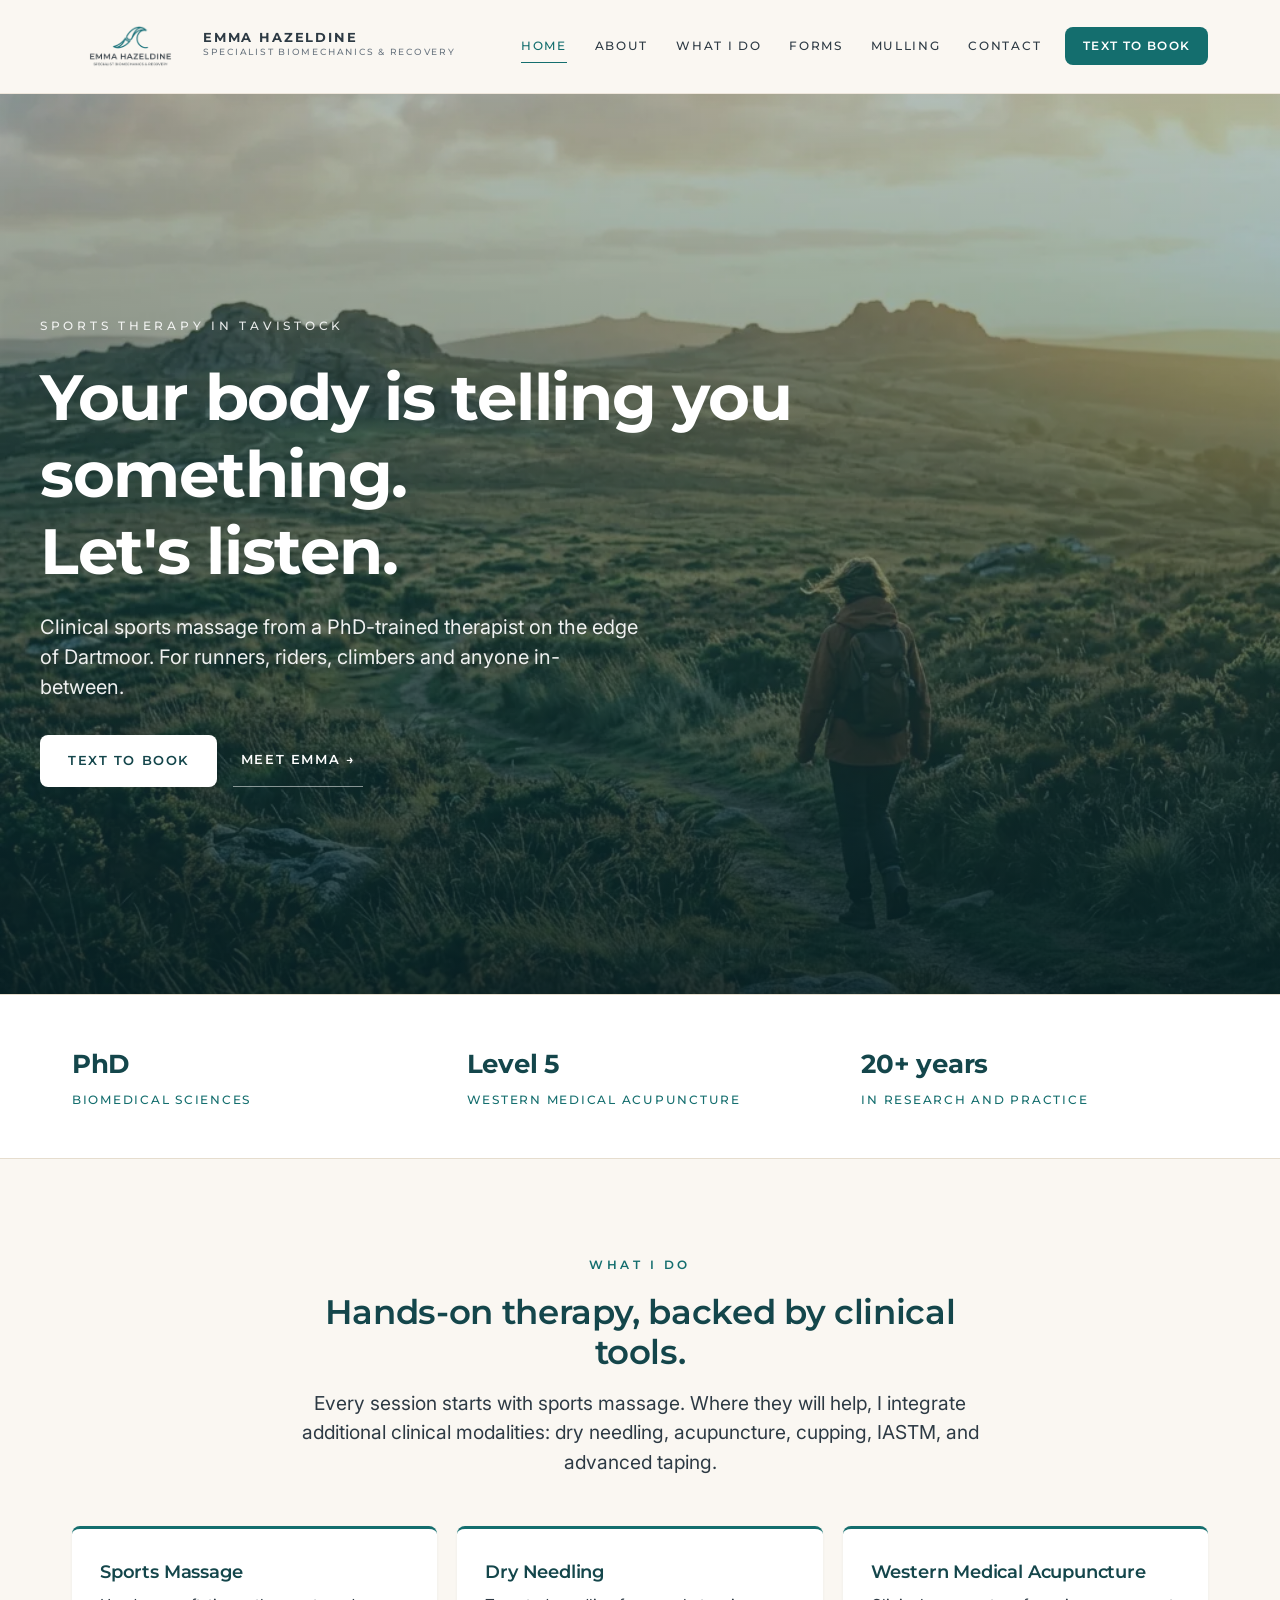
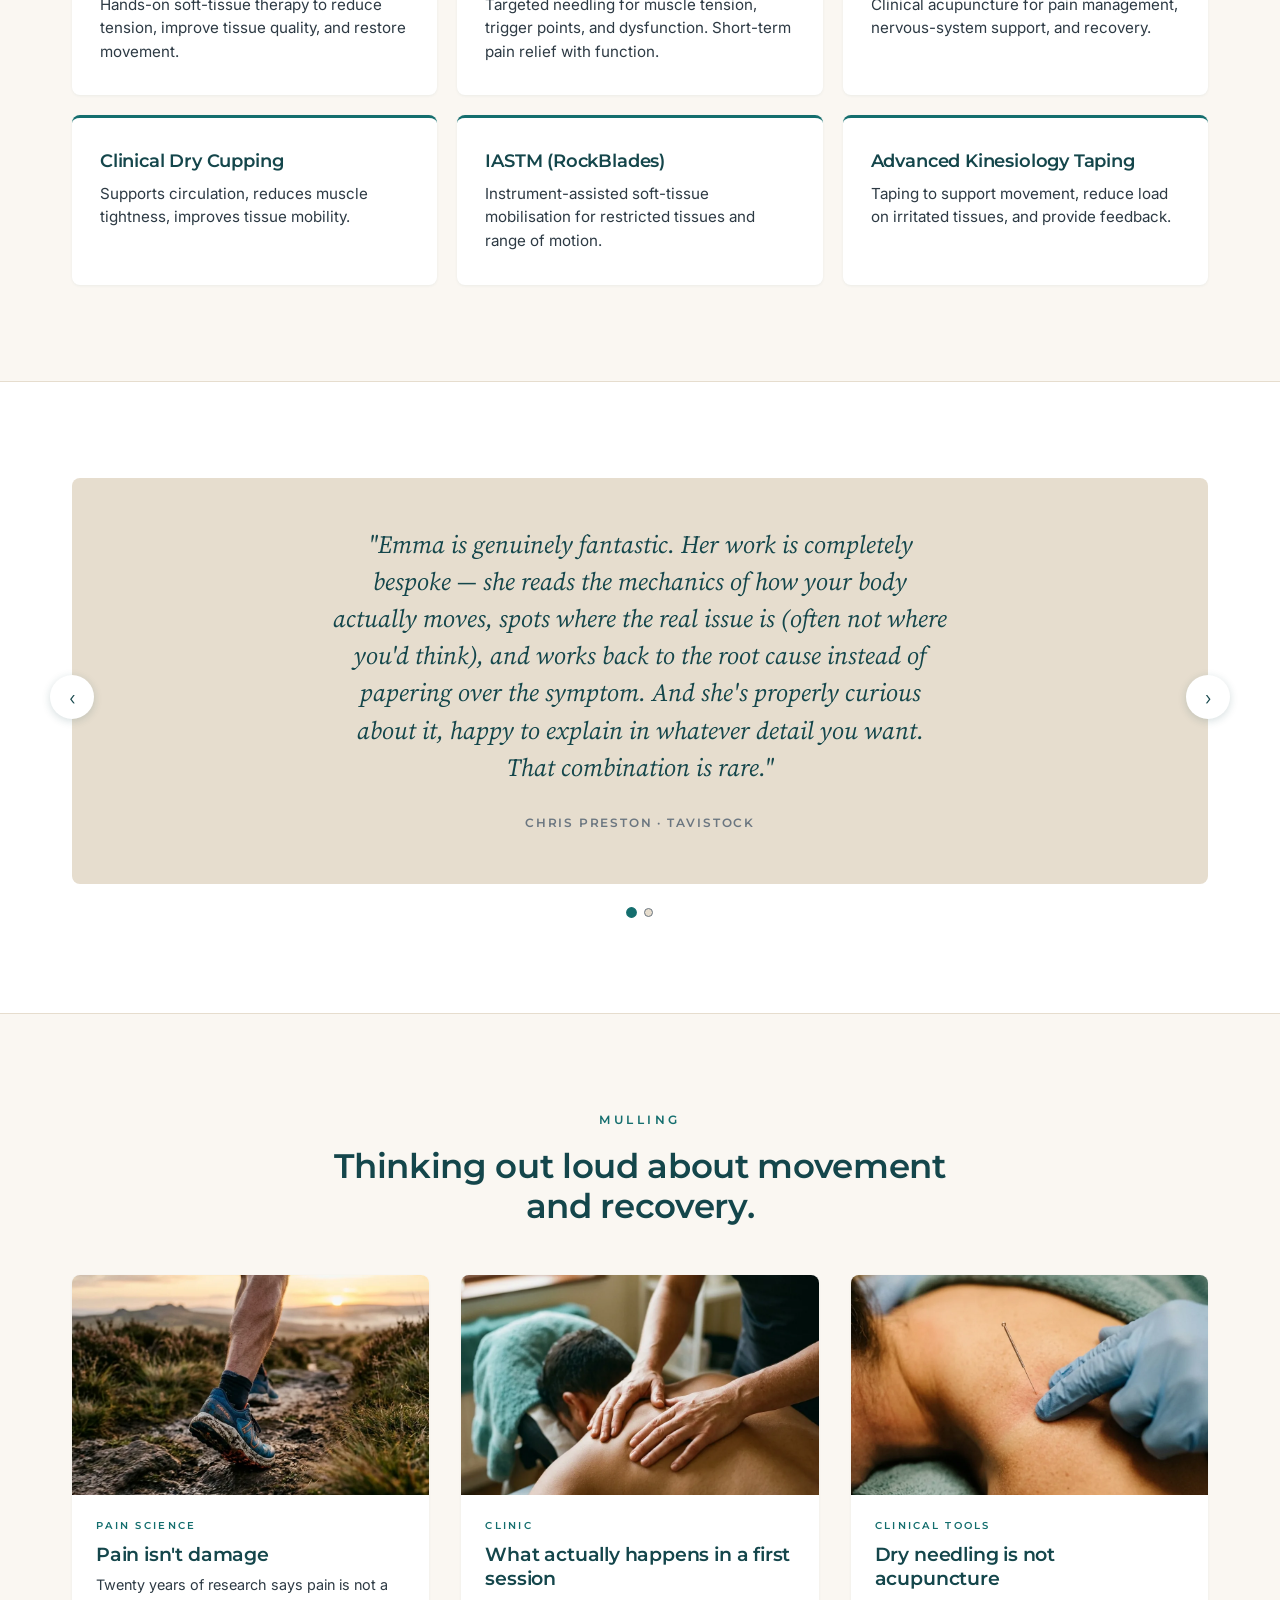
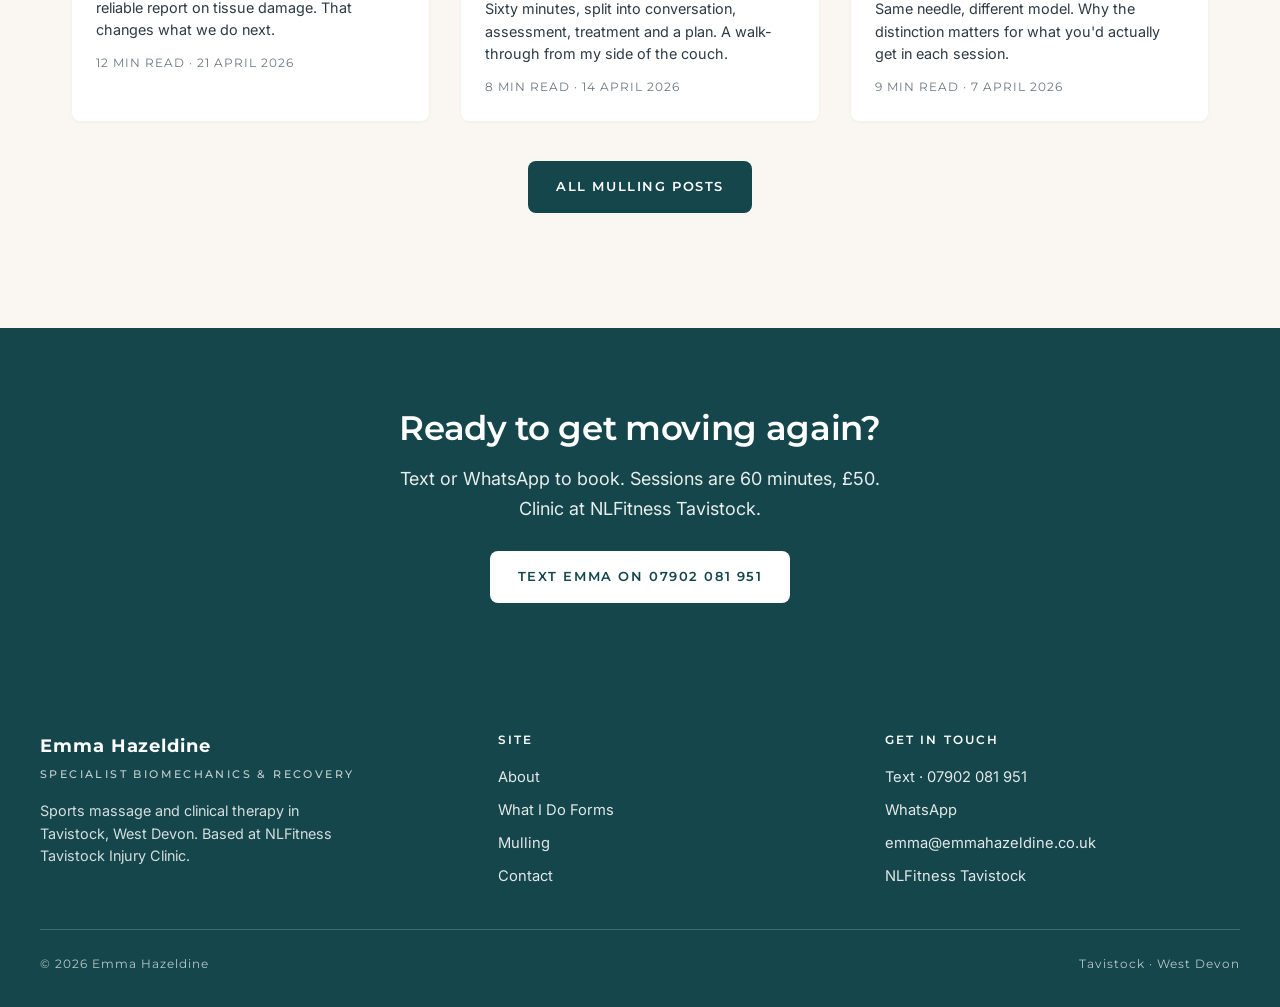
==== index.html @ 6bb779ce "Image optimization: WebP+JPG fallback, resize logo, remove unused assets Converted 8 site photos to " ====
<!DOCTYPE html>
<html lang="en-GB">
<head>
  <meta charset="UTF-8">
  <meta name="viewport" content="width=device-width, initial-scale=1">
  <title>Emma Hazeldine · Specialist Biomechanics &amp; Recovery · Tavistock</title>
  <meta name="description" content="Evidence-led sports massage and clinical therapy in Tavistock. PhD-trained clinician integrating dry needling, western medical acupuncture, cupping, IASTM and taping.">
  <link rel="stylesheet" href="assets/site.css?v=3">
  <link rel="icon" href="/favicon.ico" sizes="any">
  <link rel="icon" type="image/png" sizes="192x192" href="/assets/icon-192.png">
  <link rel="icon" type="image/png" sizes="512x512" href="/assets/icon-512.png">
  <link rel="apple-touch-icon" sizes="180x180" href="/assets/apple-touch-icon.png">
  <link rel="manifest" href="/site.webmanifest">

  <link rel="canonical" href="https://emmahazeldine.co.uk/">
  <meta name="theme-color" content="#14464B">

  <meta property="og:type" content="website">
  <meta property="og:url" content="https://emmahazeldine.co.uk/">
  <meta property="og:title" content="Emma Hazeldine - Specialist Biomechanics and Recovery - Tavistock">
  <meta property="og:description" content="Evidence-led sports massage and clinical therapy in Tavistock. PhD-trained clinician integrating dry needling, Western medical acupuncture, cupping, IASTM and taping.">
  <meta property="og:image" content="https://emmahazeldine.co.uk/assets/photo-dartmoor-hero.jpg">
  <meta property="og:locale" content="en_GB">
  <meta property="og:site_name" content="Emma Hazeldine">

  <meta name="twitter:card" content="summary_large_image">
  <meta name="twitter:title" content="Emma Hazeldine - Specialist Biomechanics and Recovery - Tavistock">
  <meta name="twitter:description" content="Evidence-led sports massage and clinical therapy in Tavistock. PhD-trained clinician integrating dry needling, Western medical acupuncture, cupping, IASTM and taping.">
  <meta name="twitter:image" content="https://emmahazeldine.co.uk/assets/photo-dartmoor-hero.jpg">

  <script type="application/ld+json">
  {
    "@context": "https://schema.org",
    "@type": "LocalBusiness",
    "@id": "https://emmahazeldine.co.uk/#business",
    "name": "Emma Hazeldine · Specialist Biomechanics & Recovery",
    "image": "https://emmahazeldine.co.uk/assets/photo-dartmoor-hero.jpg",
    "url": "https://emmahazeldine.co.uk",
    "telephone": "+447902081951",
    "email": "emma@emmahazeldine.co.uk",
    "priceRange": "£50",
    "description": "Evidence-led sports massage and clinical therapy in Tavistock. PhD-trained clinician integrating dry needling, Western medical acupuncture, cupping, IASTM and taping.",
    "address": {
      "@type": "PostalAddress",
      "addressLocality": "Tavistock",
      "addressRegion": "Devon",
      "addressCountry": "GB"
    },
    "areaServed": ["Tavistock", "West Devon", "Plymouth", "Dartmoor"],
    "founder": {
      "@type": "Person",
      "@id": "https://emmahazeldine.co.uk/about.html#person",
      "name": "Emma Hazeldine",
      "jobTitle": "Sports Massage Therapist & Clinician",
      "hasCredential": [
        "PhD Biomedical Sciences",
        "MSc Health Psychology",
        "Level 5 Western Medical Acupuncture & Dry Needling",
        "Level 4 Sports & Remedial Massage Therapy",
        "Level 4 Dry Needling for Musculoskeletal Conditions"
      ]
    }
  }
  </script>
  <script defer data-domain="emmahazeldine.co.uk" src="https://plausible.io/js/script.js"></script>

  <script type="application/ld+json">
  {
    "@context": "https://schema.org",
    "@type": "Review",
    "itemReviewed": {
      "@type": "LocalBusiness",
      "@id": "https://emmahazeldine.co.uk/#business",
      "name": "Emma Hazeldine · Specialist Biomechanics & Recovery"
    },
    "reviewRating": { "@type": "Rating", "ratingValue": "5", "bestRating": "5" },
    "author": { "@type": "Person", "name": "Chris Preston" },
    "reviewBody": "Emma is genuinely fantastic. Her work is completely bespoke — she reads the mechanics of how your body actually moves, spots where the real issue is (often not where you'd think), and works back to the root cause instead of papering over the symptom. And she's properly curious about it, happy to explain in whatever detail you want. That combination is rare."
  }
  </script>

  <script type="application/ld+json">
  {
    "@context": "https://schema.org",
    "@type": "Review",
    "itemReviewed": {
      "@type": "LocalBusiness",
      "@id": "https://emmahazeldine.co.uk/#business",
      "name": "Emma Hazeldine · Specialist Biomechanics & Recovery"
    },
    "reviewRating": { "@type": "Rating", "ratingValue": "5", "bestRating": "5" },
    "author": { "@type": "Person", "name": "Leon Johnson" },
    "reviewBody": "Years of plastering left me with shoulder and wrist pain I'd given up on. Emma's actually sorted it — and found a load of back stuff I didn't know was there too. Really friendly, really good at what she does."
  }
  </script>
</head>
<body>

  <header class="nav">
    <div class="nav__inner">
      <a class="nav__logo" href="index.html">
        <img src="assets/logo-primary-wave-transparent.png" alt="Emma Hazeldine">
        <span class="nav__wm">Emma Hazeldine<span class="tag">Specialist Biomechanics &amp; Recovery</span></span>
      </a>
      <div class="nav__right">
        <nav class="nav__links" id="nav-links">
        <a href="index.html" class="current">Home</a>
        <a href="about.html">About</a>
        <a href="what-i-do.html">What I Do</a>
          <a href="forms.html">Forms</a>
        <a href="mulling/">Mulling</a>
        <a href="contact.html">Contact</a>
        </nav>
        <a class="nav__cta" href="sms:+447902081951">Text to Book</a>
        <button class="nav__toggle" aria-label="Menu" aria-expanded="false" aria-controls="nav-links">
          <span></span><span></span><span></span>
        </button>
      </div>
    </div>
  </header>

  <main>

    <section class="hero">
      <div class="hero__inner">
        <div class="hero__kicker">Sports therapy in Tavistock</div>
        <h1>Your body is telling you something.<br>Let's listen.</h1>
        <p>Clinical sports massage from a PhD-trained therapist on the edge of Dartmoor. For runners, riders, climbers and anyone in-between.</p>
        <div class="hero__cta-row">
          <a class="btn-primary" href="sms:+447902081951">Text to Book</a>
          <a class="btn-secondary" href="about.html">Meet Emma →</a>
        </div>
      </div>
    </section>

    <section class="cred-band">
      <div class="cred-grid">
        <div class="cred"><strong>PhD</strong>Biomedical Sciences</div>
        <div class="cred"><strong>Level 5</strong>Western Medical Acupuncture</div>
        <div class="cred"><strong>20+ years</strong>In research and practice</div>
      </div>
    </section>

    <section class="band">
      <div class="container">
        <div class="section-intro">
          <div class="kicker">What I do</div>
          <h2>Hands-on therapy, backed by clinical tools.</h2>
          <p class="lead" style="margin-left:auto;margin-right:auto">Every session starts with sports massage. Where they will help, I integrate additional clinical modalities: dry needling, acupuncture, cupping, IASTM, and advanced taping.</p>
        </div>
        <div class="service-grid">
          <a class="service" href="what-i-do.html#sports-massage">
            <h3>Sports Massage</h3>
            <p>Hands-on soft-tissue therapy to reduce tension, improve tissue quality, and restore movement.</p>
          </a>
          <a class="service" href="what-i-do.html#dry-needling">
            <h3>Dry Needling</h3>
            <p>Targeted needling for muscle tension, trigger points, and dysfunction. Short-term pain relief with function.</p>
          </a>
          <a class="service" href="what-i-do.html#acupuncture">
            <h3>Western Medical Acupuncture</h3>
            <p>Clinical acupuncture for pain management, nervous-system support, and recovery.</p>
          </a>
          <a class="service" href="what-i-do.html#cupping">
            <h3>Clinical Dry Cupping</h3>
            <p>Supports circulation, reduces muscle tightness, improves tissue mobility.</p>
          </a>
          <a class="service" href="what-i-do.html#iastm">
            <h3>IASTM (RockBlades)</h3>
            <p>Instrument-assisted soft-tissue mobilisation for restricted tissues and range of motion.</p>
          </a>
          <a class="service" href="what-i-do.html#taping">
            <h3>Advanced Kinesiology Taping</h3>
            <p>Taping to support movement, reduce load on irritated tissues, and provide feedback.</p>
          </a>
        </div>
      </div>
    </section>

    <section class="band" style="background:var(--white);border-top:1px solid var(--sand);border-bottom:1px solid var(--sand)">
      <div class="container">
        <div class="testimonial-slider" aria-label="Client testimonials" tabindex="0">
          <button class="testimonial-slider__arrow testimonial-slider__arrow--prev" aria-label="Previous testimonial">‹</button>
          <button class="testimonial-slider__arrow testimonial-slider__arrow--next" aria-label="Next testimonial">›</button>

          <div class="testimonial-slider__slides">

            <div class="testimonial is-active">
              <blockquote>"Emma is genuinely fantastic. Her work is completely bespoke — she reads the mechanics of how your body actually moves, spots where the real issue is (often not where you'd think), and works back to the root cause instead of papering over the symptom. And she's properly curious about it, happy to explain in whatever detail you want. That combination is rare."</blockquote>
              <cite>Chris Preston · Tavistock</cite>
            </div>

            <div class="testimonial">
              <blockquote>"Years of plastering left me with shoulder and wrist pain I'd given up on. Emma's actually sorted it — and found a load of back stuff I didn't know was there too. Really friendly, really good at what she does."</blockquote>
              <cite>Leon Johnson · builder · Tavistock</cite>
            </div>

          </div>
          <div class="testimonial-slider__dots" role="tablist">
            <button class="testimonial-slider__dot is-active" aria-label="Testimonial 1 of 2"></button>
            <button class="testimonial-slider__dot" aria-label="Testimonial 2 of 2"></button>
          </div>
        </div>
      </div>
    </section>

    <section class="band">
      <div class="container">
        <div class="section-intro">
          <div class="kicker">Mulling</div>
          <h2>Thinking out loud about movement and recovery.</h2>
        </div>
        <div class="post-grid">
          <a class="post-card" href="/mulling/pain-isnt-damage">
            <div class="post-card__img" style="background-image:url('assets/photo-runner.webp')"></div>
            <div class="post-card__body">
              <div class="post-card__kicker">Pain Science</div>
              <h3 class="post-card__title">Pain isn't damage</h3>
              <p class="post-card__excerpt">Twenty years of research says pain is not a reliable report on tissue damage. That changes what we do next.</p>
              <div class="post-card__meta">12 min read · 21 April 2026</div>
            </div>
          </a>
          <a class="post-card" href="/mulling/first-session">
            <div class="post-card__img" style="background-image:url('assets/photo-hands.webp')"></div>
            <div class="post-card__body">
              <div class="post-card__kicker">Clinic</div>
              <h3 class="post-card__title">What actually happens in a first session</h3>
              <p class="post-card__excerpt">Sixty minutes, split into conversation, assessment, treatment and a plan. A walk-through from my side of the couch.</p>
              <div class="post-card__meta">8 min read · 14 April 2026</div>
            </div>
          </a>
          <a class="post-card" href="/mulling/dry-needling-vs-acupuncture">
            <div class="post-card__img" style="background-image:url('assets/photo-needling.webp')"></div>
            <div class="post-card__body">
              <div class="post-card__kicker">Clinical Tools</div>
              <h3 class="post-card__title">Dry needling is not acupuncture</h3>
              <p class="post-card__excerpt">Same needle, different model. Why the distinction matters for what you'd actually get in each session.</p>
              <div class="post-card__meta">9 min read · 7 April 2026</div>
            </div>
          </a>
        </div>
        <p style="text-align:center;margin-top:2.5rem"><a href="mulling/" class="btn-teal">All Mulling posts</a></p>
      </div>
    </section>

    <section class="cta-band">
      <h2>Ready to get moving again?</h2>
      <p>Text or WhatsApp to book. Sessions are 60 minutes, £50. Clinic at NLFitness Tavistock.</p>
      <a class="btn-primary" href="sms:+447902081951">Text Emma on 07902 081 951</a>
    </section>

  </main>

  <footer class="footer">
    <div class="footer__inner">
      <div class="footer__brand">
        <strong>Emma Hazeldine</strong>
        <span class="tag">Specialist Biomechanics &amp; Recovery</span>
        <p>Sports massage and clinical therapy in Tavistock, West Devon. Based at NLFitness Tavistock Injury Clinic.</p>
      </div>
      <div>
        <h5>Site</h5>
        <ul>
          <li><a href="about.html">About</a></li>
          <li><a href="what-i-do.html">What I Do</a>
          <a href="forms.html">Forms</a></li>
          <li><a href="mulling/">Mulling</a></li>
          <li><a href="contact.html">Contact</a></li>
        </ul>
      </div>
      <div>
        <h5>Get in touch</h5>
        <ul>
          <li><a href="sms:+447902081951">Text · 07902 081 951</a></li>
          <li><a href="https://wa.me/447902081951">WhatsApp</a></li>
          <li><a href="mailto:emma@emmahazeldine.co.uk">emma@emmahazeldine.co.uk</a></li>
          <li><a href="https://nlfitness.co.uk" rel="noopener">NLFitness Tavistock</a></li>
        </ul>
      </div>
    </div>
    <div class="footer__bottom">
      <span>© 2026 Emma Hazeldine</span>
      <span>Tavistock · West Devon</span>
    </div>
  </footer>

<script src="assets/site.js?v=3" defer></script>
</body>
</html>
---- assets/site.css ----
/* =========================================================
   Emma Hazeldine — production site CSS
   Mobile-first. Shared by every page.
   ========================================================= */

@import url('https://fonts.googleapis.com/css2?family=Montserrat:wght@400;500;600;700&family=Inter:wght@400;500;600;700&family=Source+Serif+4:ital,wght@0,400;0,600;1,400&display=swap');

:root {
  --teal: #146E6E;
  --teal-deep: #14464B;
  --teal-soft: #D7E8E7;
  --slate: #2D3A44;
  --slate-soft: #6B7680;
  --off-white: #FAF7F2;
  --sand: #E6DDCE;
  --white: #FFFFFF;
  --red: #B65050;

  --font-display: 'Montserrat', system-ui, -apple-system, Segoe UI, sans-serif;
  --font-body: 'Inter', system-ui, -apple-system, Segoe UI, sans-serif;
  --font-serif: 'Source Serif 4', Georgia, serif;

  --radius: 8px;
  --container: 1200px;
  --column: 680px;
}

* { box-sizing: border-box; }

html { scroll-behavior: smooth; }

body {
  margin: 0;
  background: var(--off-white);
  color: var(--slate);
  font-family: var(--font-body);
  font-size: 17px;
  line-height: 1.65;
  -webkit-font-smoothing: antialiased;
  text-rendering: optimizeLegibility;
  overflow-x: hidden;            /* belt-and-braces against any rogue horizontal overflow on mobile */
}

@media (min-width: 768px) { body { font-size: 18px; } }

img { max-width: 100%; height: auto; display: block; }

a { color: var(--teal); text-decoration: underline; text-underline-offset: 3px; }
a:hover { color: var(--teal-deep); }

/* ---------- Typography scale ---------- */

h1, h2, h3, h4 {
  font-family: var(--font-display);
  color: var(--teal-deep);
  letter-spacing: -0.01em;
  line-height: 1.2;
  margin: 0 0 1rem;
}

h1 { font-size: clamp(2rem, 5vw, 3.2rem); letter-spacing: -0.02em; font-weight: 700; }
h2 { font-size: clamp(1.5rem, 3.3vw, 2.1rem); font-weight: 600; margin-top: 2.5rem; }
h3 { font-size: clamp(1.1rem, 2vw, 1.3rem); font-weight: 600; color: var(--teal); }
h4 { font-size: 0.8rem; font-weight: 600; text-transform: uppercase; letter-spacing: 0.12em; color: var(--slate-soft); }

p { margin: 0 0 1.15rem; }
strong { color: var(--slate); font-weight: 600; }

hr { border: none; border-top: 1px solid var(--sand); margin: 3rem 0; }

.kicker {
  font-family: var(--font-display);
  font-size: 0.78rem;
  font-weight: 600;
  letter-spacing: 0.28em;
  text-transform: uppercase;
  color: var(--teal);
  margin-bottom: 1rem;
}

.lead { font-size: 1.2rem; line-height: 1.55; max-width: var(--column); margin: 0 0 2rem; color: var(--slate); }

/* ---------- Layout utilities ---------- */

.container { max-width: var(--container); margin: 0 auto; padding: 0 1.25rem; }
@media (min-width: 768px) { .container { padding: 0 2rem; } }

.band { padding: 4rem 0; }
@media (min-width: 768px) { .band { padding: 6rem 0; } }

.narrow { max-width: var(--column); margin: 0 auto; }

/* ---------- Nav ---------- */

.nav {
  position: sticky;
  top: 0;
  z-index: 50;
  background: rgba(250, 247, 242, 0.94);
  backdrop-filter: blur(10px);
  -webkit-backdrop-filter: blur(10px);
  border-bottom: 1px solid rgba(230, 221, 206, 0.6);
}
.nav__inner {
  display: flex;
  align-items: center;
  justify-content: space-between;
  gap: 1rem;
  padding: 0.75rem 1.25rem;
  max-width: var(--container);
  margin: 0 auto;
}
@media (min-width: 768px) { .nav__inner { padding: 0.9rem 2rem; } }

.nav__logo { display: flex; align-items: center; gap: 0.85rem; text-decoration: none; min-width: 0; flex: 1 1 auto; }
.nav__logo img { height: 46px; width: auto; flex-shrink: 0; }
@media (min-width: 480px) { .nav__logo img { height: 54px; } }
@media (min-width: 768px) { .nav__logo img { height: 64px; } }

.nav__wm {
  font-family: var(--font-display);
  text-transform: uppercase;
  letter-spacing: 0.12em;
  font-size: 0.78rem;
  font-weight: 700;
  color: var(--slate);
  line-height: 1.1;
  min-width: 0;
  /* override any .tag pill styling that might cascade in from blog-post tag pills */
  background: none !important;
  padding: 0;
  border-radius: 0;
}
@media (min-width: 768px) { .nav__wm { font-size: 0.82rem; letter-spacing: 0.14em; } }

.nav__wm .tag {
  display: block;
  font-size: 0.55rem;
  font-weight: 500;
  color: var(--slate-soft);
  letter-spacing: 0.2em;
  margin-top: 2px;
  /* override blog-post tag-pill styling */
  background: none !important;
  padding: 0;
  border-radius: 0;
}
/* Tablet: hide the tagline (just the name). Phones: hide the whole wordmark
   so the mobile nav is a clean logo + CTA pair with no crowding. */
@media (max-width: 720px) {
  .nav__wm .tag { display: none; }
  .nav__wm { font-size: 0.7rem; letter-spacing: 0.08em; }
}
@media (max-width: 480px) {
  .nav__wm { display: none; }  /* mobile: logo image carries the brand */
}

/* --- Right-hand nav group: links + CTA + hamburger --- */

.nav__right { display: flex; align-items: center; gap: 0.75rem; }
@media (min-width: 960px) { .nav__right { gap: 1.5rem; } }

.nav__links { display: none; gap: 1.75rem; align-items: center; }
@media (min-width: 960px) { .nav__links { display: flex; } }
.nav__links a {
  font-family: var(--font-display);
  font-size: 0.75rem;
  font-weight: 500;
  text-transform: uppercase;
  letter-spacing: 0.14em;
  color: var(--slate);
  text-decoration: none;
  padding: 0.4rem 0;
  border-bottom: 1.5px solid transparent;
}
.nav__links a:hover,
.nav__links a.current { border-bottom-color: var(--teal); color: var(--teal); }

/* --- Mobile drop-down: links slide out below the nav bar when toggled --- */

@media (max-width: 959px) {
  .nav__links.is-open {
    display: flex;
    flex-direction: column;
    position: absolute;
    top: 100%;
    left: 0;
    right: 0;
    background: var(--off-white);
    padding: 0.75rem 1.25rem 1rem;
    border-bottom: 1px solid var(--sand);
    box-shadow: 0 8px 24px rgba(20, 70, 75, 0.08);
    gap: 0;
    align-items: stretch;
    z-index: 49;
  }
  .nav__links.is-open a {
    padding: 0.9rem 0.25rem;
    font-size: 0.88rem;
    border-bottom: 1px solid var(--sand);
  }
  .nav__links.is-open a:last-child { border-bottom: none; }
  .nav__links.is-open a.current {
    color: var(--teal);
    border-bottom-color: var(--sand);
  }
}

/* --- Hamburger toggle (mobile only) --- */

.nav__toggle {
  display: flex;
  flex-direction: column;
  justify-content: space-between;
  width: 32px;
  height: 22px;
  background: none;
  border: none;
  cursor: pointer;
  padding: 0;
  order: -1;               /* sits BEFORE the CTA on mobile for clearer visual hierarchy */
  margin-right: 0.25rem;
}
.nav__toggle span {
  height: 2.5px;
}
.nav__toggle span {
  display: block;
  width: 100%;
  background: var(--teal-deep);
  border-radius: 1.5px;
  transform-origin: center;
  transition: transform 0.2s ease, opacity 0.15s ease;
}
.nav__toggle[aria-expanded="true"] span:nth-child(1) { transform: translateY(8px) rotate(45deg); }
.nav__toggle[aria-expanded="true"] span:nth-child(2) { opacity: 0; }
.nav__toggle[aria-expanded="true"] span:nth-child(3) { transform: translateY(-8px) rotate(-45deg); }

@media (min-width: 960px) { .nav__toggle { display: none; } }

.nav__cta {
  background: var(--teal);
  color: var(--white);
  padding: 0.55rem 0.9rem;
  border-radius: var(--radius);
  font-family: var(--font-display);
  font-size: 0.68rem;
  text-transform: uppercase;
  letter-spacing: 0.1em;
  font-weight: 600;
  text-decoration: none;
  white-space: nowrap;
  transition: background 0.15s;
  flex-shrink: 0;
}
@media (min-width: 480px) {
  .nav__cta { padding: 0.6rem 1.1rem; font-size: 0.72rem; letter-spacing: 0.12em; }
}
.nav__cta:hover { background: var(--teal-deep); color: var(--white); }

/* ---------- Hero (Concept 2: Photo-led warm) ---------- */

.hero {
  position: relative;
  min-height: 100vh;            /* fallback */
  min-height: 100svh;           /* better on mobile: ignores URL-bar jump */
  display: flex;
  align-items: center;
  overflow: hidden;
  background:
    linear-gradient(180deg, rgba(20, 70, 75, 0.3) 0%, rgba(20, 70, 75, 0.55) 55%, rgba(8, 35, 40, 0.85) 100%),
    image-set(url("photo-dartmoor-hero.webp") type("image/webp"), url("photo-dartmoor-hero.jpg") type("image/jpeg")) center 45% / cover no-repeat;
  color: var(--white);
  padding: 5rem 1.25rem 4rem;
}
@media (min-width: 768px) {
  .hero { padding: 6rem 2rem 5rem; }
}

.hero__inner { max-width: var(--container); margin: 0 auto; width: 100%; }
.hero__kicker { font-family: var(--font-display); font-size: 0.78rem; font-weight: 500; letter-spacing: 0.3em; text-transform: uppercase; color: rgba(255, 255, 255, 0.88); margin-bottom: 1.4rem; }
.hero h1 { color: var(--white); margin: 0 0 1.4rem; max-width: 820px; font-size: clamp(2.2rem, 5.5vw, 4rem); }
.hero p { font-size: clamp(1rem, 1.6vw, 1.25rem); line-height: 1.5; color: rgba(255, 255, 255, 0.92); max-width: 600px; margin: 0 0 2rem; }

.hero__cta-row { display: flex; gap: 1rem; align-items: center; flex-wrap: wrap; }

.btn-primary {
  display: inline-block;
  background: var(--white);
  color: var(--teal-deep);
  padding: 0.95rem 1.75rem;
  border-radius: var(--radius);
  font-family: var(--font-display);
  font-weight: 600;
  text-transform: uppercase;
  letter-spacing: 0.12em;
  font-size: 0.82rem;
  text-decoration: none;
  transition: transform 0.15s, background 0.15s;
}
.btn-primary:hover { background: var(--teal-soft); color: var(--teal-deep); transform: translateY(-1px); }

.btn-secondary {
  display: inline-block;
  color: var(--white);
  font-family: var(--font-display);
  font-weight: 600;
  text-transform: uppercase;
  letter-spacing: 0.12em;
  font-size: 0.82rem;
  text-decoration: none;
  padding: 0.95rem 0.5rem;
  border-bottom: 1.5px solid rgba(255, 255, 255, 0.5);
}
.btn-secondary:hover { color: var(--teal-soft); border-bottom-color: var(--teal-soft); }

.btn-teal {
  display: inline-block;
  background: var(--teal-deep);
  color: var(--white);
  padding: 0.95rem 1.75rem;
  border-radius: var(--radius);
  font-family: var(--font-display);
  font-weight: 600;
  text-transform: uppercase;
  letter-spacing: 0.12em;
  font-size: 0.82rem;
  text-decoration: none;
  transition: background 0.15s, transform 0.15s;
}
.btn-teal:hover { background: var(--teal); transform: translateY(-1px); }

/* ---------- Credibility tiles ---------- */

.cred-band {
  background: var(--white);
  border-top: 1px solid var(--sand);
  border-bottom: 1px solid var(--sand);
  padding: 3rem 0;
}
.cred-grid {
  display: grid;
  grid-template-columns: 1fr;
  gap: 2rem;
  max-width: var(--container);
  margin: 0 auto;
  padding: 0 1.25rem;
}
@media (min-width: 768px) { .cred-grid { grid-template-columns: repeat(3, 1fr); padding: 0 2rem; gap: 3rem; } }

.cred {
  font-family: var(--font-display);
  font-size: 0.78rem;
  letter-spacing: 0.14em;
  text-transform: uppercase;
  color: var(--teal);
  font-weight: 500;
}
.cred strong {
  display: block;
  color: var(--teal-deep);
  font-size: 1.6rem;
  letter-spacing: -0.01em;
  text-transform: none;
  font-weight: 700;
  margin-bottom: 0.3rem;
}

/* ---------- Section intros ---------- */

.section-intro { max-width: var(--column); margin: 0 auto 3rem; text-align: center; }
.section-intro h2 { margin-top: 0; }

/* ---------- Service tiles ---------- */

.service-grid {
  display: grid;
  grid-template-columns: 1fr;
  gap: 1.25rem;
}
@media (min-width: 768px) { .service-grid { grid-template-columns: repeat(2, 1fr); } }
@media (min-width: 1024px) { .service-grid { grid-template-columns: repeat(3, 1fr); } }

.service {
  background: var(--white);
  padding: 2rem 1.75rem;
  border-radius: var(--radius);
  border-top: 3px solid var(--teal);
  box-shadow: 0 1px 3px rgba(20, 70, 75, 0.06);
  transition: transform 0.2s, box-shadow 0.2s;
  text-decoration: none;
  color: inherit;
  display: block;
}
.service:hover { transform: translateY(-3px); box-shadow: 0 8px 24px rgba(20, 70, 75, 0.12); color: inherit; }
.service h3 { color: var(--teal-deep); margin: 0 0 0.6rem; font-size: 1.15rem; font-weight: 600; }
.service p { margin: 0; font-size: 0.95rem; line-height: 1.55; color: var(--slate); }

/* ---------- Testimonial ---------- */

.testimonial {
  background: var(--sand);
  padding: 3rem 1.75rem;
  border-radius: var(--radius);
  text-align: center;
}
.testimonial blockquote {
  font-family: var(--font-serif);
  font-style: italic;
  font-size: clamp(1.2rem, 2.5vw, 1.55rem);
  line-height: 1.5;
  color: var(--teal-deep);
  margin: 0 auto 1.25rem;
  max-width: 620px;
  border: none;
  padding: 0;
}
.testimonial cite {
  font-family: var(--font-display);
  font-style: normal;
  font-size: 0.75rem;
  letter-spacing: 0.15em;
  text-transform: uppercase;
  color: var(--slate-soft);
  font-weight: 600;
}

/* --- Testimonial slider (home) --- */
.testimonial-slider { position: relative; }
.testimonial-slider__slides {
  display: grid;
  grid-template-areas: "stack";
  position: relative;
}
.testimonial-slider__slides .testimonial {
  grid-area: stack;
  opacity: 0;
  transform: translateX(16px);
  transition: opacity 0.7s cubic-bezier(0.33, 1, 0.68, 1), transform 0.7s cubic-bezier(0.33, 1, 0.68, 1);
  pointer-events: none;
}
.testimonial-slider__slides .testimonial.is-active {
  opacity: 1;
  transform: translateX(0);
  pointer-events: auto;
}

/* Arrows — sit over the slider's vertical middle, overlapping the edge slightly */
.testimonial-slider__arrow {
  position: absolute;
  top: 50%;
  transform: translateY(-50%);
  width: 44px;
  height: 44px;
  border: 0;
  background: var(--white);
  border-radius: 50%;
  box-shadow: 0 2px 8px rgba(20, 70, 75, 0.18);
  color: var(--teal-deep);
  font-size: 1.4rem;
  line-height: 1;
  cursor: pointer;
  display: flex;
  align-items: center;
  justify-content: center;
  z-index: 2;
  transition: transform 0.2s, box-shadow 0.2s, background 0.2s;
  font-family: var(--font-display);
}
.testimonial-slider__arrow:hover {
  transform: translateY(-50%) scale(1.08);
  box-shadow: 0 4px 14px rgba(20, 70, 75, 0.25);
  background: var(--teal-soft);
}
.testimonial-slider__arrow:focus-visible {
  outline: 2px solid var(--teal);
  outline-offset: 2px;
}
.testimonial-slider__arrow--prev { left: -10px; }
.testimonial-slider__arrow--next { right: -10px; }
@media (min-width: 768px) {
  .testimonial-slider__arrow--prev { left: -22px; }
  .testimonial-slider__arrow--next { right: -22px; }
}
@media (max-width: 480px) {
  .testimonial-slider__arrow { width: 36px; height: 36px; font-size: 1.15rem; }
  .testimonial-slider__arrow--prev { left: -4px; }
  .testimonial-slider__arrow--next { right: -4px; }
}

.testimonial-slider__dots {
  display: flex;
  gap: 0.55rem;
  justify-content: center;
  margin: 1.5rem 0 0;
  padding: 0;
}
.testimonial-slider__dot {
  width: 9px;
  height: 9px;
  border-radius: 50%;
  background: var(--sand);
  border: 1px solid var(--slate-soft);
  padding: 0;
  cursor: pointer;
  transition: background 0.2s, transform 0.2s;
}
.testimonial-slider__dot.is-active { background: var(--teal); border-color: var(--teal); transform: scale(1.2); }
.testimonial-slider__dot:hover { background: var(--teal-deep); }

@media (prefers-reduced-motion: reduce) {
  .testimonial-slider__slides .testimonial { transition: opacity 0.01s; transform: none; }
  .testimonial-slider__arrow,
  .testimonial-slider__dot { transition: none; }
}

/* ---------- Blog list cards ---------- */

.post-grid {
  display: grid;
  grid-template-columns: 1fr;
  gap: 2rem;
}
@media (min-width: 768px) { .post-grid { grid-template-columns: repeat(2, 1fr); } }
@media (min-width: 1024px) { .post-grid { grid-template-columns: repeat(3, 1fr); } }

.post-card {
  display: block;
  background: var(--white);
  border-radius: var(--radius);
  overflow: hidden;
  text-decoration: none;
  color: inherit;
  box-shadow: 0 1px 3px rgba(20, 70, 75, 0.06);
  transition: transform 0.2s, box-shadow 0.2s;
}
.post-card:hover { transform: translateY(-3px); box-shadow: 0 8px 24px rgba(20, 70, 75, 0.12); color: inherit; }
.post-card__img {
  height: 220px;
  background: linear-gradient(135deg, var(--teal-deep), var(--teal));
  background-size: cover;
  background-position: center;
}
.post-card__body { padding: 1.4rem 1.5rem 1.5rem; }
.post-card__kicker { font-family: var(--font-display); font-size: 0.65rem; letter-spacing: 0.22em; text-transform: uppercase; color: var(--teal); font-weight: 600; margin-bottom: 0.5rem; }
.post-card__title { font-family: var(--font-display); font-size: 1.2rem; color: var(--teal-deep); margin: 0 0 0.5rem; line-height: 1.25; }
.post-card__meta { font-size: 0.78rem; color: var(--slate-soft); letter-spacing: 0.08em; text-transform: uppercase; font-family: var(--font-display); margin-top: 0.7rem; }
.post-card__excerpt { font-size: 0.9rem; line-height: 1.55; color: var(--slate); margin: 0; }

/* ---------- Blog article ---------- */

.article-hero {
  background: linear-gradient(135deg, var(--teal-deep), var(--teal));
  color: var(--white);
  padding: 5rem 1.25rem 4rem;
}
@media (min-width: 768px) { .article-hero { padding: 6rem 2rem 5rem; } }
.article-hero__inner { max-width: 820px; margin: 0 auto; }
.article-hero .kicker { color: rgba(255, 255, 255, 0.88); margin-bottom: 1.3rem; }
.article-hero h1 { color: var(--white); margin: 0 0 1.6rem; font-size: clamp(2rem, 5vw, 3.4rem); }
.article-hero .meta { font-size: 0.78rem; letter-spacing: 0.12em; text-transform: uppercase; color: rgba(255, 255, 255, 0.82); font-family: var(--font-display); font-weight: 500; }

/* ---------- Audio player (top of each Mulling post) ---------- */

.audio-player {
  display: flex;
  align-items: center;
  gap: 1.25rem;
  background: var(--teal-soft);
  border-left: 4px solid var(--teal);
  padding: 1rem 1.25rem;
  border-radius: var(--radius);
  margin: 3.5rem auto 2.5rem;
  max-width: 680px;
  flex-wrap: wrap;
}
@media (min-width: 768px) { .audio-player { margin-top: 4.5rem; } }
.audio-player__icon {
  flex: 0 0 auto;
  width: 42px;
  height: 42px;
  background: var(--teal);
  color: var(--white);
  border-radius: 50%;
  display: flex;
  align-items: center;
  justify-content: center;
  font-size: 1.1rem;
  line-height: 1;
}
.audio-player__label { flex: 0 0 auto; min-width: 0; }
.audio-player__label strong {
  display: block;
  font-family: var(--font-display);
  color: var(--teal-deep);
  font-size: 0.95rem;
  font-weight: 600;
  letter-spacing: 0;
  margin-bottom: 0.15rem;
}
.audio-player__label span {
  font-size: 0.72rem;
  color: var(--slate-soft);
  text-transform: uppercase;
  letter-spacing: 0.15em;
  font-family: var(--font-display);
  font-weight: 500;
}
.audio-player audio {
  flex: 1 1 240px;
  min-width: 240px;
  height: 40px;
}

.article-body { max-width: 680px; margin: 0 auto; padding: 3.5rem 1.25rem 4rem; font-size: 1.1rem; line-height: 1.75; }
@media (min-width: 768px) { .article-body { padding: 4.5rem 2rem 5rem; } }
.article-body p { margin: 0 0 1.25rem; }
.article-body p:first-of-type::first-letter {
  font-family: var(--font-display);
  font-size: 3.5rem;
  font-weight: 700;
  color: var(--teal);
  float: left;
  line-height: 0.9;
  margin: 0.35rem 0.65rem 0 0;
}
.article-body h2 { margin: 2.5rem 0 1rem; }
.article-body blockquote {
  font-family: var(--font-serif);
  font-style: italic;
  font-size: 1.3rem;
  line-height: 1.5;
  color: var(--teal-deep);
  border-left: 3px solid var(--teal);
  padding: 0.25rem 1.25rem;
  margin: 2rem 0;
}
.article-body blockquote cite {
  display: block;
  font-family: var(--font-body);
  font-style: normal;
  font-size: 0.8rem;
  letter-spacing: 0.08em;
  text-transform: uppercase;
  color: var(--slate-soft);
  margin-top: 0.75rem;
}

/* --- References block on blog posts --- */
.references {
  margin: 2.5rem 0 0;
  padding: 1.25rem 1.5rem;
  background: var(--off-white);
  border-left: 3px solid var(--teal-soft);
  border-radius: var(--radius);
  font-size: 0.9rem;
  line-height: 1.55;
}
.references h4 {
  margin: 0 0 0.7rem;
  color: var(--teal);
  font-size: 0.78rem;
  letter-spacing: 0.14em;
  text-transform: uppercase;
}
.references ul { margin: 0; padding-left: 1.2rem; }
.references li { margin-bottom: 0.5rem; color: var(--slate); }
.references li:last-child { margin-bottom: 0; }
.references a { color: var(--teal-deep); text-decoration: underline; text-underline-offset: 2px; }

.tags { margin-top: 2rem; padding-top: 1.5rem; border-top: 1px solid var(--sand); }
.tag { display: inline-block; font-size: 0.75rem; font-weight: 500; color: var(--teal-deep); background: var(--teal-soft); padding: 4px 12px; border-radius: 999px; margin-right: 0.4rem; margin-bottom: 0.4rem; letter-spacing: 0.02em; text-decoration: none; }

.article-cta {
  background: var(--teal-deep);
  color: var(--white);
  padding: 2.5rem 2rem;
  border-radius: var(--radius);
  text-align: center;
  margin: 3rem 0 0;
}
.article-cta h3 { color: var(--white); margin: 0 0 0.5rem; }
.article-cta p { margin: 0 0 1.25rem; color: rgba(255, 255, 255, 0.9); }

/* ---------- Credentials grid (About page) ---------- */

.creds-grid {
  display: grid;
  grid-template-columns: 1fr;
  gap: 1.5rem;
  margin: 2rem 0;
}
@media (min-width: 768px) { .creds-grid { grid-template-columns: repeat(3, 1fr); gap: 2rem; } }

.creds-col {
  background: var(--white);
  border-top: 3px solid var(--teal);
  padding: 1.5rem 1.75rem 1.75rem;
  border-radius: var(--radius);
}
.creds-col h4 { margin: 0 0 1rem; color: var(--teal); letter-spacing: 0.14em; }
.creds-col ul { list-style: none; margin: 0; padding: 0; }
.creds-col li { font-size: 0.95rem; line-height: 1.55; padding: 0.35rem 0; border-bottom: 1px solid var(--sand); color: var(--slate); }
.creds-col li:last-child { border-bottom: none; }

/* ---------- About page photo layout ---------- */

.about-split {
  display: grid;
  grid-template-columns: 1fr;
  gap: 2rem;
  align-items: start;
}
@media (min-width: 860px) { .about-split { grid-template-columns: 1fr 1fr; gap: 3rem; } }
.about-split img { border-radius: var(--radius); box-shadow: 0 8px 32px rgba(20, 70, 75, 0.15); }

/* ---------- Contact page ---------- */

.contact-grid {
  display: grid;
  grid-template-columns: 1fr;
  gap: 2.5rem;
}
@media (min-width: 860px) { .contact-grid { grid-template-columns: 1.1fr 1fr; gap: 4rem; } }

.contact-card {
  background: var(--white);
  padding: 2rem 1.75rem;
  border-radius: var(--radius);
  border-top: 3px solid var(--teal);
}
.contact-card h3 { color: var(--teal-deep); margin-top: 0; }
.contact-card .phone {
  font-family: var(--font-display);
  font-size: 1.5rem;
  font-weight: 700;
  color: var(--teal-deep);
  letter-spacing: 0.02em;
  margin: 0.5rem 0;
  display: block;
}
.contact-card .phone a { color: inherit; text-decoration: none; }
.contact-card .phone a:hover { color: var(--teal); }

.steps {
  counter-reset: step;
  margin: 1.5rem 0;
  padding: 0;
  list-style: none;
}
.steps li {
  counter-increment: step;
  padding: 0.75rem 0 0.75rem 2.6rem;
  position: relative;
  border-bottom: 1px solid var(--sand);
  font-size: 0.95rem;
  line-height: 1.5;
}
.steps li:last-child { border-bottom: none; }
.steps li::before {
  content: counter(step);
  position: absolute;
  left: 0;
  top: 0.85rem;
  width: 1.8rem;
  height: 1.8rem;
  background: var(--teal-soft);
  color: var(--teal-deep);
  border-radius: 50%;
  font-family: var(--font-display);
  font-weight: 700;
  font-size: 0.85rem;
  display: flex;
  align-items: center;
  justify-content: center;
}

/* ---------- CTA band (shared across pages) ---------- */

.cta-band {
  background: var(--teal-deep);
  color: var(--white);
  padding: 4rem 1.25rem;
  text-align: center;
}
@media (min-width: 768px) { .cta-band { padding: 5rem 2rem; } }
.cta-band h2 { color: var(--white); margin: 0 0 1rem; }
.cta-band p { color: rgba(255, 255, 255, 0.9); max-width: 520px; margin: 0 auto 1.75rem; }
.cta-band .btn-primary { background: var(--white); color: var(--teal-deep); }
.cta-band .btn-primary:hover { background: var(--teal-soft); }

/* ---------- Footer ---------- */

.footer {
  background: var(--teal-deep);
  color: rgba(255, 255, 255, 0.85);
  padding: 3rem 1.25rem 2rem;
}
@media (min-width: 768px) { .footer { padding: 3rem 2rem 2rem; } }

.footer__inner {
  max-width: var(--container);
  margin: 0 auto;
  display: grid;
  gap: 2rem;
  grid-template-columns: 1fr;
}
@media (min-width: 768px) { .footer__inner { grid-template-columns: 1.2fr 1fr 1fr; } }

.footer__brand { font-family: var(--font-display); color: var(--white); }
.footer__brand strong { display: block; font-size: 1.15rem; letter-spacing: 0.05em; font-weight: 700; margin-bottom: 0.3rem; color: #fff; }
.footer__brand .tag {
  display: block;
  font-size: 0.68rem;
  letter-spacing: 0.22em;
  text-transform: uppercase;
  color: rgba(255, 255, 255, 0.75);
  font-weight: 500;
  /* override blog-post tag-pill styling */
  background: none !important;
  padding: 0;
  border-radius: 0;
}
.footer__brand p { font-size: 0.9rem; color: rgba(255, 255, 255, 0.82); margin-top: 1rem; max-width: 320px; line-height: 1.55; font-family: var(--font-body); }

.footer h5 { font-family: var(--font-display); font-size: 0.72rem; letter-spacing: 0.18em; text-transform: uppercase; color: #fff; margin: 0 0 0.9rem; font-weight: 600; }
.footer ul { list-style: none; padding: 0; margin: 0; }
.footer li { margin-bottom: 0.55rem; font-size: 0.92rem; }
.footer a { color: rgba(255, 255, 255, 0.88); text-decoration: none; transition: color 0.15s; }
.footer a:hover { color: #fff; text-decoration: underline; text-underline-offset: 3px; }

.footer__bottom {
  max-width: var(--container);
  margin: 2rem auto 0;
  padding-top: 1.5rem;
  border-top: 1px solid rgba(255, 255, 255, 0.2);
  font-size: 0.78rem;
  color: rgba(255, 255, 255, 0.7);
  letter-spacing: 0.08em;
  display: flex;
  justify-content: space-between;
  flex-wrap: wrap;
  gap: 1rem;
  font-family: var(--font-display);
}

/* ---------- Page header (About, What I Do, Contact) ---------- */

.page-header {
  background: var(--off-white);
  padding: 4rem 1.25rem 3rem;
  border-bottom: 1px solid var(--sand);
}
@media (min-width: 768px) { .page-header { padding: 5rem 2rem 4rem; } }
.page-header__inner { max-width: var(--container); margin: 0 auto; }
.page-header h1 { margin: 0 0 0.5rem; }

/* ---------- Reduced motion ---------- */

@media (prefers-reduced-motion: reduce) {
  * { transition: none !important; animation: none !important; }
  html { scroll-behavior: auto; }
}
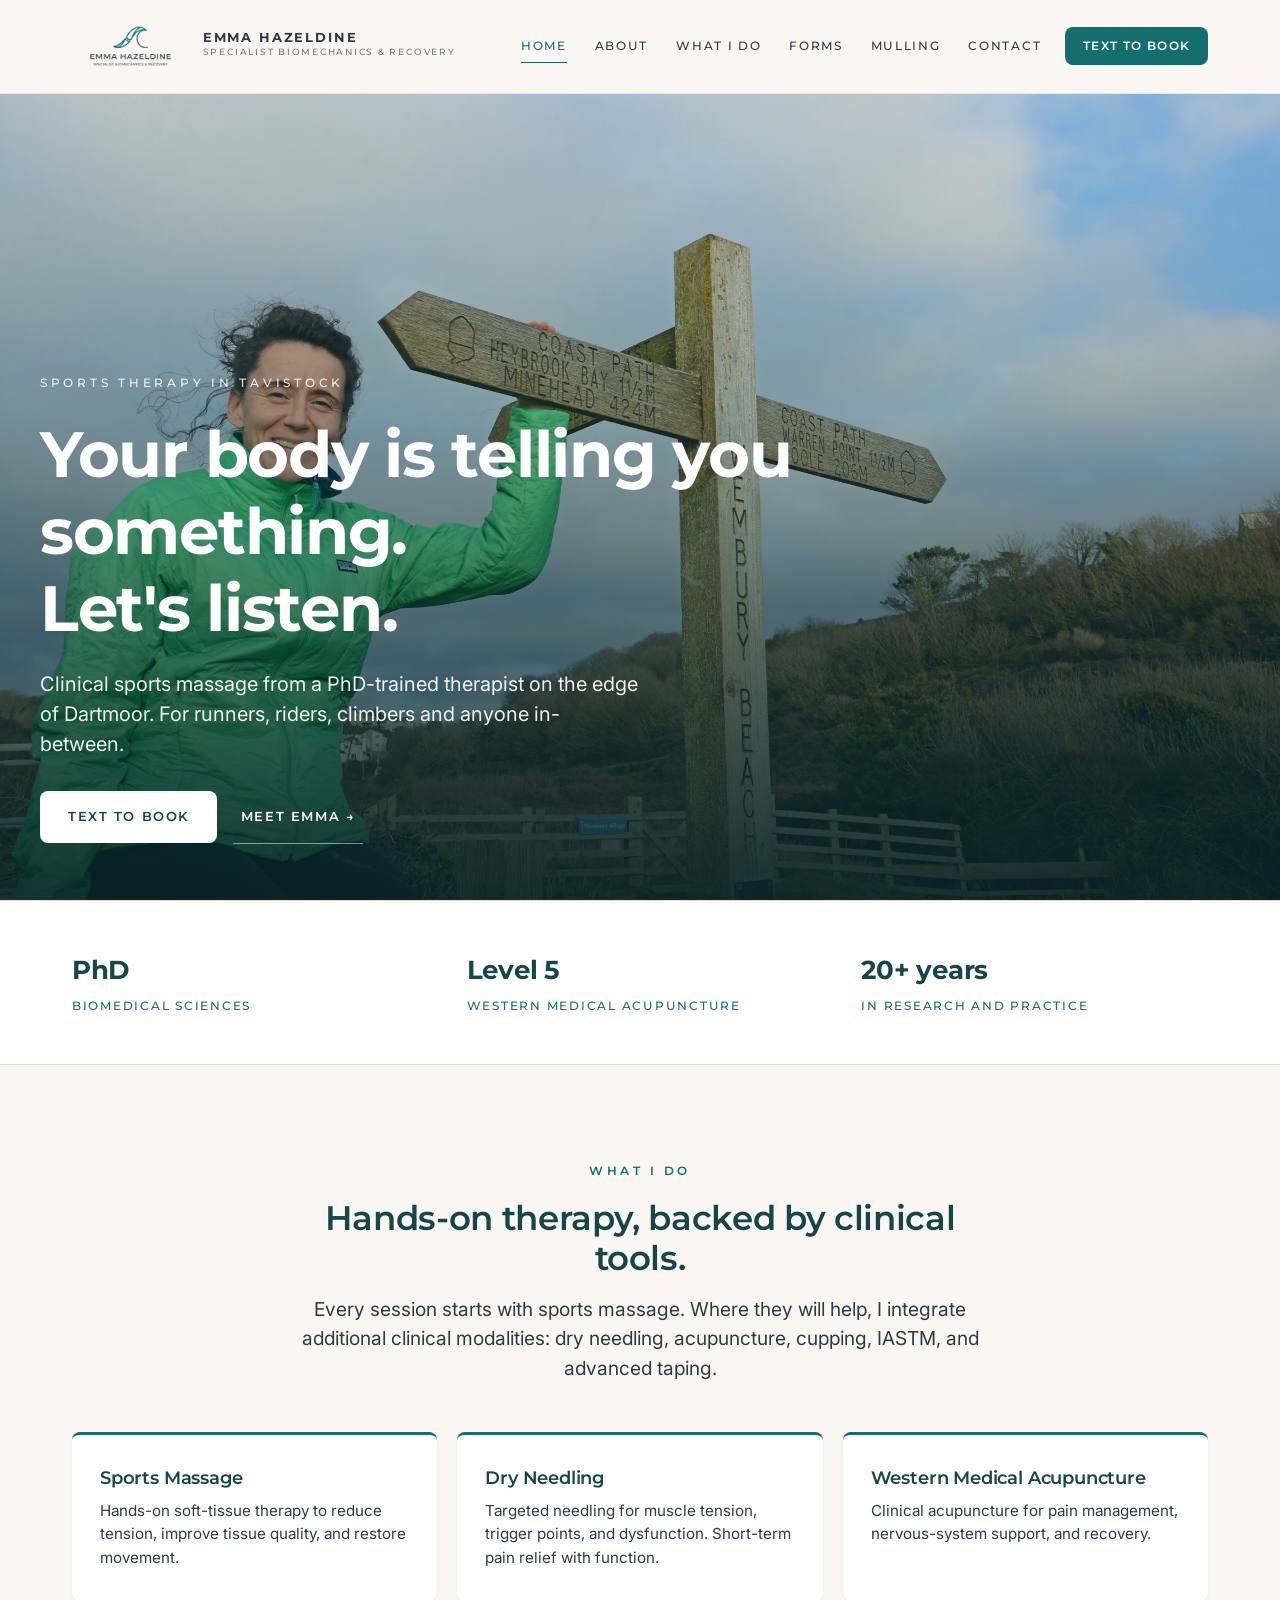
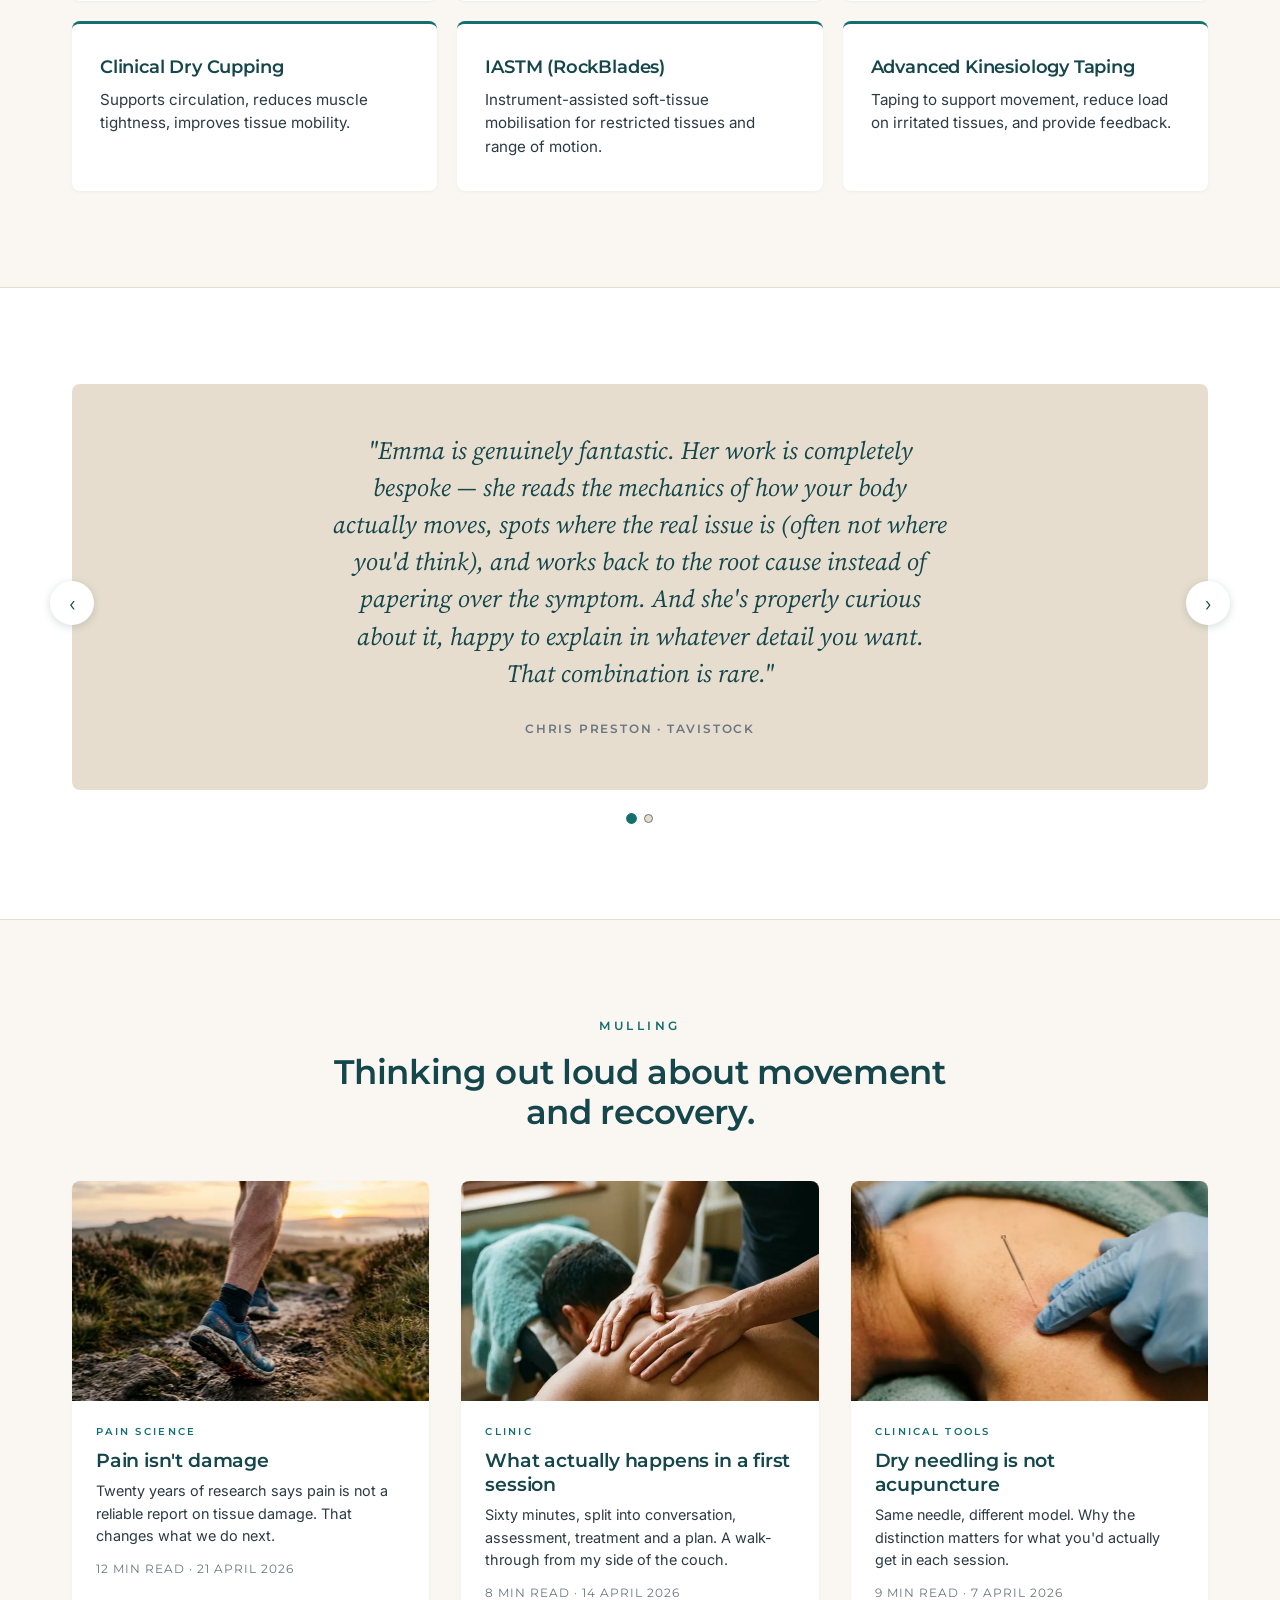
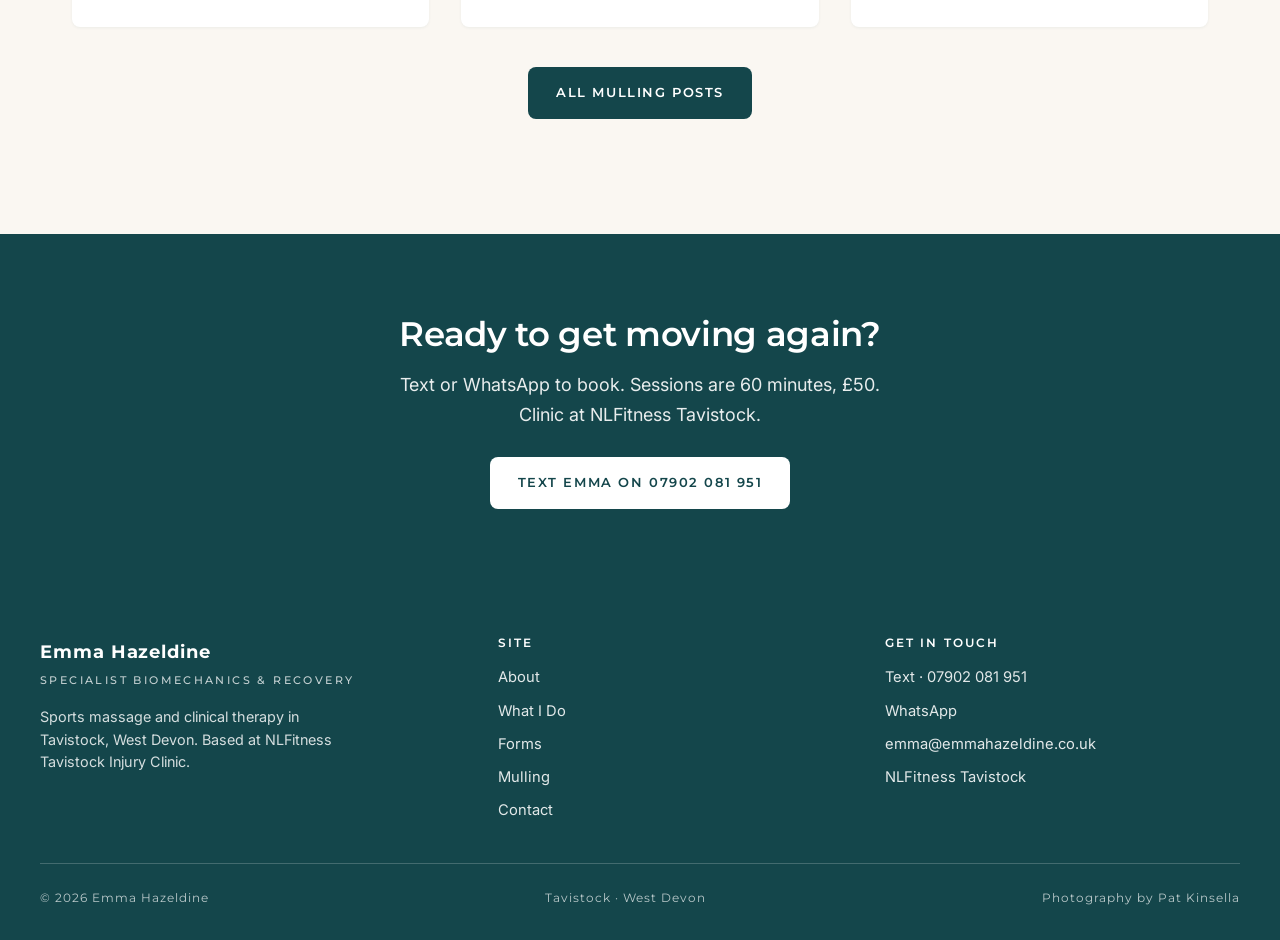
==== commit 1a3c7660: "Real photos of Emma, clean URLs, and a round of SEO/a11y/perf fixes Photography - Replace the three " ====
--- a/index.html
+++ b/index.html
@@ -3,9 +3,9 @@
 <head>
   <meta charset="UTF-8">
   <meta name="viewport" content="width=device-width, initial-scale=1">
-  <title>Emma Hazeldine · Specialist Biomechanics &amp; Recovery · Tavistock</title>
-  <meta name="description" content="Evidence-led sports massage and clinical therapy in Tavistock. PhD-trained clinician integrating dry needling, western medical acupuncture, cupping, IASTM and taping.">
-  <link rel="stylesheet" href="assets/site.css?v=3">
+  <title>Sports Massage in Tavistock · Emma Hazeldine</title>
+  <meta name="description" content="Evidence-led sports massage and clinical therapy in Tavistock. PhD-trained clinician offering dry needling, medical acupuncture, cupping, IASTM and taping.">
+  <link rel="stylesheet" href="assets/site.css?v=5">
   <link rel="icon" href="/favicon.ico" sizes="any">
   <link rel="icon" type="image/png" sizes="192x192" href="/assets/icon-192.png">
   <link rel="icon" type="image/png" sizes="512x512" href="/assets/icon-512.png">
@@ -19,14 +19,14 @@
   <meta property="og:url" content="https://emmahazeldine.co.uk/">
   <meta property="og:title" content="Emma Hazeldine - Specialist Biomechanics and Recovery - Tavistock">
   <meta property="og:description" content="Evidence-led sports massage and clinical therapy in Tavistock. PhD-trained clinician integrating dry needling, Western medical acupuncture, cupping, IASTM and taping.">
-  <meta property="og:image" content="https://emmahazeldine.co.uk/assets/photo-dartmoor-hero.jpg">
+  <meta property="og:image" content="https://emmahazeldine.co.uk/assets/emma-hazeldine-sports-massage-therapist-coast-path-devon-1200.jpg">
   <meta property="og:locale" content="en_GB">
   <meta property="og:site_name" content="Emma Hazeldine">
 
   <meta name="twitter:card" content="summary_large_image">
   <meta name="twitter:title" content="Emma Hazeldine - Specialist Biomechanics and Recovery - Tavistock">
   <meta name="twitter:description" content="Evidence-led sports massage and clinical therapy in Tavistock. PhD-trained clinician integrating dry needling, Western medical acupuncture, cupping, IASTM and taping.">
-  <meta name="twitter:image" content="https://emmahazeldine.co.uk/assets/photo-dartmoor-hero.jpg">
+  <meta name="twitter:image" content="https://emmahazeldine.co.uk/assets/emma-hazeldine-sports-massage-therapist-coast-path-devon-1200.jpg">
 
   <script type="application/ld+json">
   {
@@ -34,7 +34,7 @@
     "@type": "LocalBusiness",
     "@id": "https://emmahazeldine.co.uk/#business",
     "name": "Emma Hazeldine · Specialist Biomechanics & Recovery",
-    "image": "https://emmahazeldine.co.uk/assets/photo-dartmoor-hero.jpg",
+    "image": "https://emmahazeldine.co.uk/assets/emma-hazeldine-sports-massage-therapist-coast-path-devon-1200.jpg",
     "url": "https://emmahazeldine.co.uk",
     "telephone": "+447902081951",
     "email": "emma@emmahazeldine.co.uk",
@@ -49,7 +49,7 @@
     "areaServed": ["Tavistock", "West Devon", "Plymouth", "Dartmoor"],
     "founder": {
       "@type": "Person",
-      "@id": "https://emmahazeldine.co.uk/about.html#person",
+      "@id": "https://emmahazeldine.co.uk/about#person",
       "name": "Emma Hazeldine",
       "jobTitle": "Sports Massage Therapist & Clinician",
       "hasCredential": [
@@ -96,20 +96,22 @@
 </head>
 <body>
 
+  <a class="skip-link" href="#main">Skip to content</a>
+
   <header class="nav">
     <div class="nav__inner">
-      <a class="nav__logo" href="index.html">
-        <img src="assets/logo-primary-wave-transparent.png" alt="Emma Hazeldine">
+      <a class="nav__logo" href="/">
+        <img src="/assets/logo-primary-wave-transparent.png" alt="Emma Hazeldine" width="280" height="153">
         <span class="nav__wm">Emma Hazeldine<span class="tag">Specialist Biomechanics &amp; Recovery</span></span>
       </a>
       <div class="nav__right">
         <nav class="nav__links" id="nav-links">
-        <a href="index.html" class="current">Home</a>
-        <a href="about.html">About</a>
-        <a href="what-i-do.html">What I Do</a>
-          <a href="forms.html">Forms</a>
-        <a href="mulling/">Mulling</a>
-        <a href="contact.html">Contact</a>
+        <a href="/" class="current">Home</a>
+        <a href="/about">About</a>
+        <a href="/what-i-do">What I Do</a>
+          <a href="/forms">Forms</a>
+        <a href="/mulling/">Mulling</a>
+        <a href="/contact">Contact</a>
         </nav>
         <a class="nav__cta" href="sms:+447902081951">Text to Book</a>
         <button class="nav__toggle" aria-label="Menu" aria-expanded="false" aria-controls="nav-links">
@@ -119,7 +121,7 @@
     </div>
   </header>
 
-  <main>
+  <main id="main" tabindex="-1">
 
     <section class="hero">
       <div class="hero__inner">
@@ -128,7 +130,7 @@
         <p>Clinical sports massage from a PhD-trained therapist on the edge of Dartmoor. For runners, riders, climbers and anyone in-between.</p>
         <div class="hero__cta-row">
           <a class="btn-primary" href="sms:+447902081951">Text to Book</a>
-          <a class="btn-secondary" href="about.html">Meet Emma →</a>
+          <a class="btn-secondary" href="/about">Meet Emma →</a>
         </div>
       </div>
     </section>
@@ -149,27 +151,27 @@
           <p class="lead" style="margin-left:auto;margin-right:auto">Every session starts with sports massage. Where they will help, I integrate additional clinical modalities: dry needling, acupuncture, cupping, IASTM, and advanced taping.</p>
         </div>
         <div class="service-grid">
-          <a class="service" href="what-i-do.html#sports-massage">
+          <a class="service" href="/what-i-do#sports-massage">
             <h3>Sports Massage</h3>
             <p>Hands-on soft-tissue therapy to reduce tension, improve tissue quality, and restore movement.</p>
           </a>
-          <a class="service" href="what-i-do.html#dry-needling">
+          <a class="service" href="/what-i-do#dry-needling">
             <h3>Dry Needling</h3>
             <p>Targeted needling for muscle tension, trigger points, and dysfunction. Short-term pain relief with function.</p>
           </a>
-          <a class="service" href="what-i-do.html#acupuncture">
+          <a class="service" href="/what-i-do#acupuncture">
             <h3>Western Medical Acupuncture</h3>
             <p>Clinical acupuncture for pain management, nervous-system support, and recovery.</p>
           </a>
-          <a class="service" href="what-i-do.html#cupping">
+          <a class="service" href="/what-i-do#cupping">
             <h3>Clinical Dry Cupping</h3>
             <p>Supports circulation, reduces muscle tightness, improves tissue mobility.</p>
           </a>
-          <a class="service" href="what-i-do.html#iastm">
+          <a class="service" href="/what-i-do#iastm">
             <h3>IASTM (RockBlades)</h3>
             <p>Instrument-assisted soft-tissue mobilisation for restricted tissues and range of motion.</p>
           </a>
-          <a class="service" href="what-i-do.html#taping">
+          <a class="service" href="/what-i-do#taping">
             <h3>Advanced Kinesiology Taping</h3>
             <p>Taping to support movement, reduce load on irritated tissues, and provide feedback.</p>
           </a>
@@ -212,7 +214,7 @@
         </div>
         <div class="post-grid">
           <a class="post-card" href="/mulling/pain-isnt-damage">
-            <div class="post-card__img" style="background-image:url('assets/photo-runner.webp')"></div>
+            <div class="post-card__img" style="background-image:url('assets/photo-runner-card.webp')"></div>
             <div class="post-card__body">
               <div class="post-card__kicker">Pain Science</div>
               <h3 class="post-card__title">Pain isn't damage</h3>
@@ -221,7 +223,7 @@
             </div>
           </a>
           <a class="post-card" href="/mulling/first-session">
-            <div class="post-card__img" style="background-image:url('assets/photo-hands.webp')"></div>
+            <div class="post-card__img" style="background-image:url('assets/photo-hands-card.webp')"></div>
             <div class="post-card__body">
               <div class="post-card__kicker">Clinic</div>
               <h3 class="post-card__title">What actually happens in a first session</h3>
@@ -230,7 +232,7 @@
             </div>
           </a>
           <a class="post-card" href="/mulling/dry-needling-vs-acupuncture">
-            <div class="post-card__img" style="background-image:url('assets/photo-needling.webp')"></div>
+            <div class="post-card__img" style="background-image:url('assets/photo-needling-card.webp')"></div>
             <div class="post-card__body">
               <div class="post-card__kicker">Clinical Tools</div>
               <h3 class="post-card__title">Dry needling is not acupuncture</h3>
@@ -239,7 +241,7 @@
             </div>
           </a>
         </div>
-        <p style="text-align:center;margin-top:2.5rem"><a href="mulling/" class="btn-teal">All Mulling posts</a></p>
+        <p style="text-align:center;margin-top:2.5rem"><a href="/mulling/" class="btn-teal">All Mulling posts</a></p>
       </div>
     </section>
 
@@ -259,17 +261,17 @@
         <p>Sports massage and clinical therapy in Tavistock, West Devon. Based at NLFitness Tavistock Injury Clinic.</p>
       </div>
       <div>
-        <h5>Site</h5>
+        <h2>Site</h2>
         <ul>
-          <li><a href="about.html">About</a></li>
-          <li><a href="what-i-do.html">What I Do</a>
-          <a href="forms.html">Forms</a></li>
-          <li><a href="mulling/">Mulling</a></li>
-          <li><a href="contact.html">Contact</a></li>
+          <li><a href="/about">About</a></li>
+          <li><a href="/what-i-do">What I Do</a></li>
+          <li><a href="/forms">Forms</a></li>
+          <li><a href="/mulling/">Mulling</a></li>
+          <li><a href="/contact">Contact</a></li>
         </ul>
       </div>
       <div>
-        <h5>Get in touch</h5>
+        <h2>Get in touch</h2>
         <ul>
           <li><a href="sms:+447902081951">Text · 07902 081 951</a></li>
           <li><a href="https://wa.me/447902081951">WhatsApp</a></li>
@@ -281,6 +283,7 @@
     <div class="footer__bottom">
       <span>© 2026 Emma Hazeldine</span>
       <span>Tavistock · West Devon</span>
+      <span>Photography by Pat Kinsella</span>
     </div>
   </footer>
 
--- a/assets/site.css
+++ b/assets/site.css
@@ -91,6 +91,29 @@
 .narrow { max-width: var(--column); margin: 0 auto; }
 
 /* ---------- Nav ---------- */
+
+/* ---------- Skip to content (keyboard + screen reader) ---------- */
+
+.skip-link {
+  position: absolute;
+  left: -9999px;
+  top: 0;
+  z-index: 100;
+  background: var(--teal-deep);
+  color: var(--white);
+  padding: 0.75rem 1.25rem;
+  border-radius: 0 0 var(--radius) 0;
+  font-family: var(--font-display);
+  font-size: 0.85rem;
+  font-weight: 600;
+  text-decoration: none;
+}
+.skip-link:focus {
+  left: 0;
+  outline: 3px solid var(--teal-soft);
+  outline-offset: 2px;
+}
+main:focus { outline: none; }
 
 .nav {
   position: sticky;
@@ -262,19 +285,31 @@
 
 .hero {
   position: relative;
-  min-height: 100vh;            /* fallback */
-  min-height: 100svh;           /* better on mobile: ignores URL-bar jump */
+  /* The nav is sticky, so it occupies flow space above the hero. Subtracting it
+     keeps the CTA row inside the first screen instead of pushing it under the fold. */
+  --nav-h: 71px;
+  min-height: calc(100vh - var(--nav-h));    /* fallback */
+  min-height: calc(100svh - var(--nav-h));   /* ignores the mobile URL-bar jump */
   display: flex;
-  align-items: center;
+  /* Text sits low so Emma's face, high in the frame, stays clear of the headline. */
+  align-items: flex-end;
   overflow: hidden;
   background:
-    linear-gradient(180deg, rgba(20, 70, 75, 0.3) 0%, rgba(20, 70, 75, 0.55) 55%, rgba(8, 35, 40, 0.85) 100%),
-    image-set(url("photo-dartmoor-hero.webp") type("image/webp"), url("photo-dartmoor-hero.jpg") type("image/jpeg")) center 45% / cover no-repeat;
+    linear-gradient(180deg, rgba(20, 70, 75, 0.12) 0%, rgba(20, 70, 75, 0.34) 40%, rgba(8, 35, 40, 0.9) 100%),
+    image-set(url("emma-hazeldine-sports-massage-therapist-coast-path-devon-mobile.webp") type("image/webp"),
+              url("emma-hazeldine-sports-massage-therapist-coast-path-devon-mobile.jpg") type("image/jpeg")) 30% center / cover no-repeat;
   color: var(--white);
-  padding: 5rem 1.25rem 4rem;
+  padding: 5rem 1.25rem 3rem;
 }
 @media (min-width: 768px) {
-  .hero { padding: 6rem 2rem 5rem; }
+  .hero {
+    --nav-h: 94px;
+    padding: 6rem 2rem 3.5rem;
+    background:
+      linear-gradient(180deg, rgba(20, 70, 75, 0.12) 0%, rgba(20, 70, 75, 0.34) 40%, rgba(8, 35, 40, 0.9) 100%),
+      image-set(url("emma-hazeldine-sports-massage-therapist-coast-path-devon.webp") type("image/webp"),
+                url("emma-hazeldine-sports-massage-therapist-coast-path-devon.jpg") type("image/jpeg")) center 88% / cover no-repeat;
+  }
 }
 
 .hero__inner { max-width: var(--container); margin: 0 auto; width: 100%; }
@@ -714,6 +749,31 @@
 @media (min-width: 860px) { .about-split { grid-template-columns: 1fr 1fr; gap: 3rem; } }
 .about-split img { border-radius: var(--radius); box-shadow: 0 8px 32px rgba(20, 70, 75, 0.15); }
 
+/* ---------- Photography credit ---------- */
+
+figure.portrait { margin: 0; }
+figure.portrait img { display: block; width: 100%; height: auto; }
+
+figure.photo-band { margin: 0; }
+figure.photo-band img {
+  display: block;
+  width: 100%;
+  height: auto;
+  border-radius: var(--radius);
+  box-shadow: 0 8px 32px rgba(20, 70, 75, 0.15);
+}
+figure.photo-band .photo-credit { text-align: center; }
+
+.photo-credit {
+  margin-top: 0.6rem;
+  font-size: 0.78rem;
+  letter-spacing: 0.02em;
+  color: var(--slate-soft);
+  text-align: right;
+}
+.photo-credit a { color: inherit; text-decoration: underline; text-underline-offset: 2px; }
+.photo-credit a:hover { color: var(--teal-deep); }
+
 /* ---------- Contact page ---------- */
 
 .contact-grid {
@@ -823,7 +883,7 @@
 }
 .footer__brand p { font-size: 0.9rem; color: rgba(255, 255, 255, 0.82); margin-top: 1rem; max-width: 320px; line-height: 1.55; font-family: var(--font-body); }
 
-.footer h5 { font-family: var(--font-display); font-size: 0.72rem; letter-spacing: 0.18em; text-transform: uppercase; color: #fff; margin: 0 0 0.9rem; font-weight: 600; }
+.footer h2 { font-family: var(--font-display); font-size: 0.72rem; letter-spacing: 0.18em; text-transform: uppercase; color: #fff; margin: 0 0 0.9rem; font-weight: 600; }
 .footer ul { list-style: none; padding: 0; margin: 0; }
 .footer li { margin-bottom: 0.55rem; font-size: 0.92rem; }
 .footer a { color: rgba(255, 255, 255, 0.88); text-decoration: none; transition: color 0.15s; }
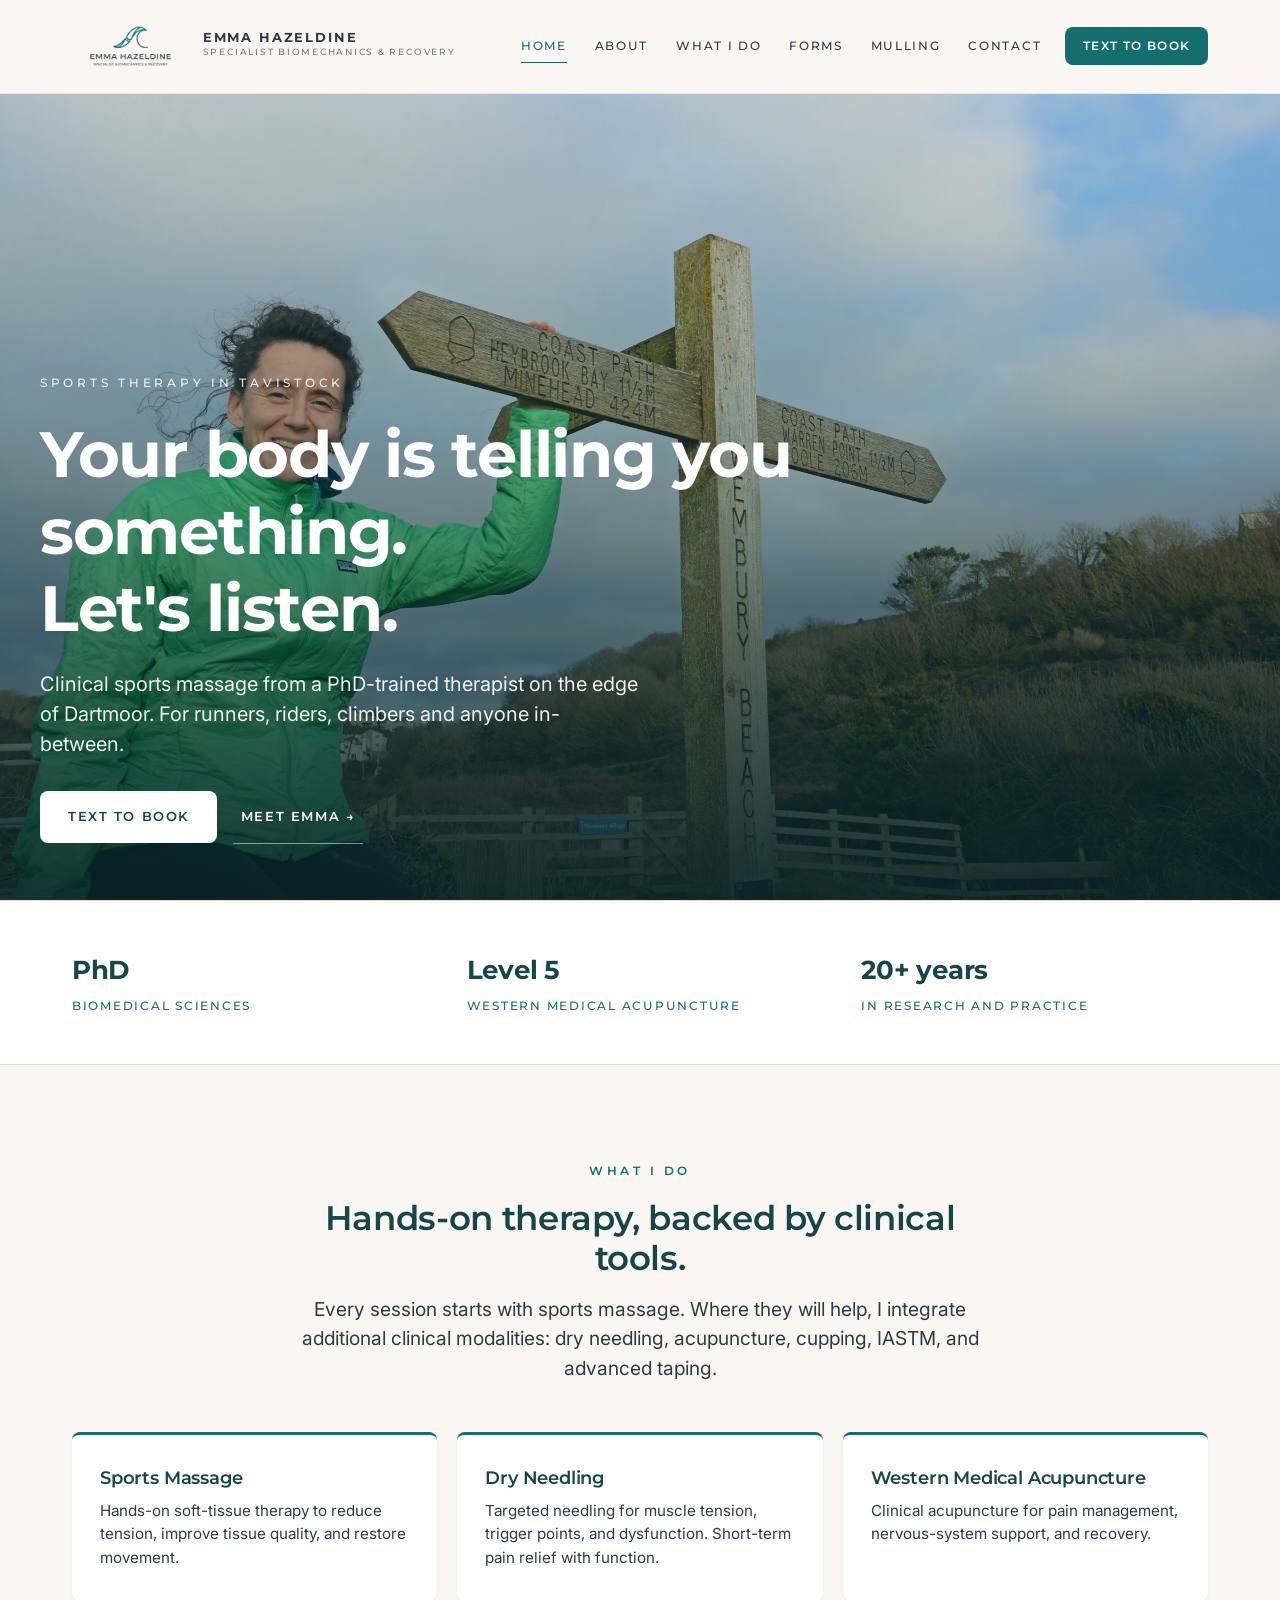
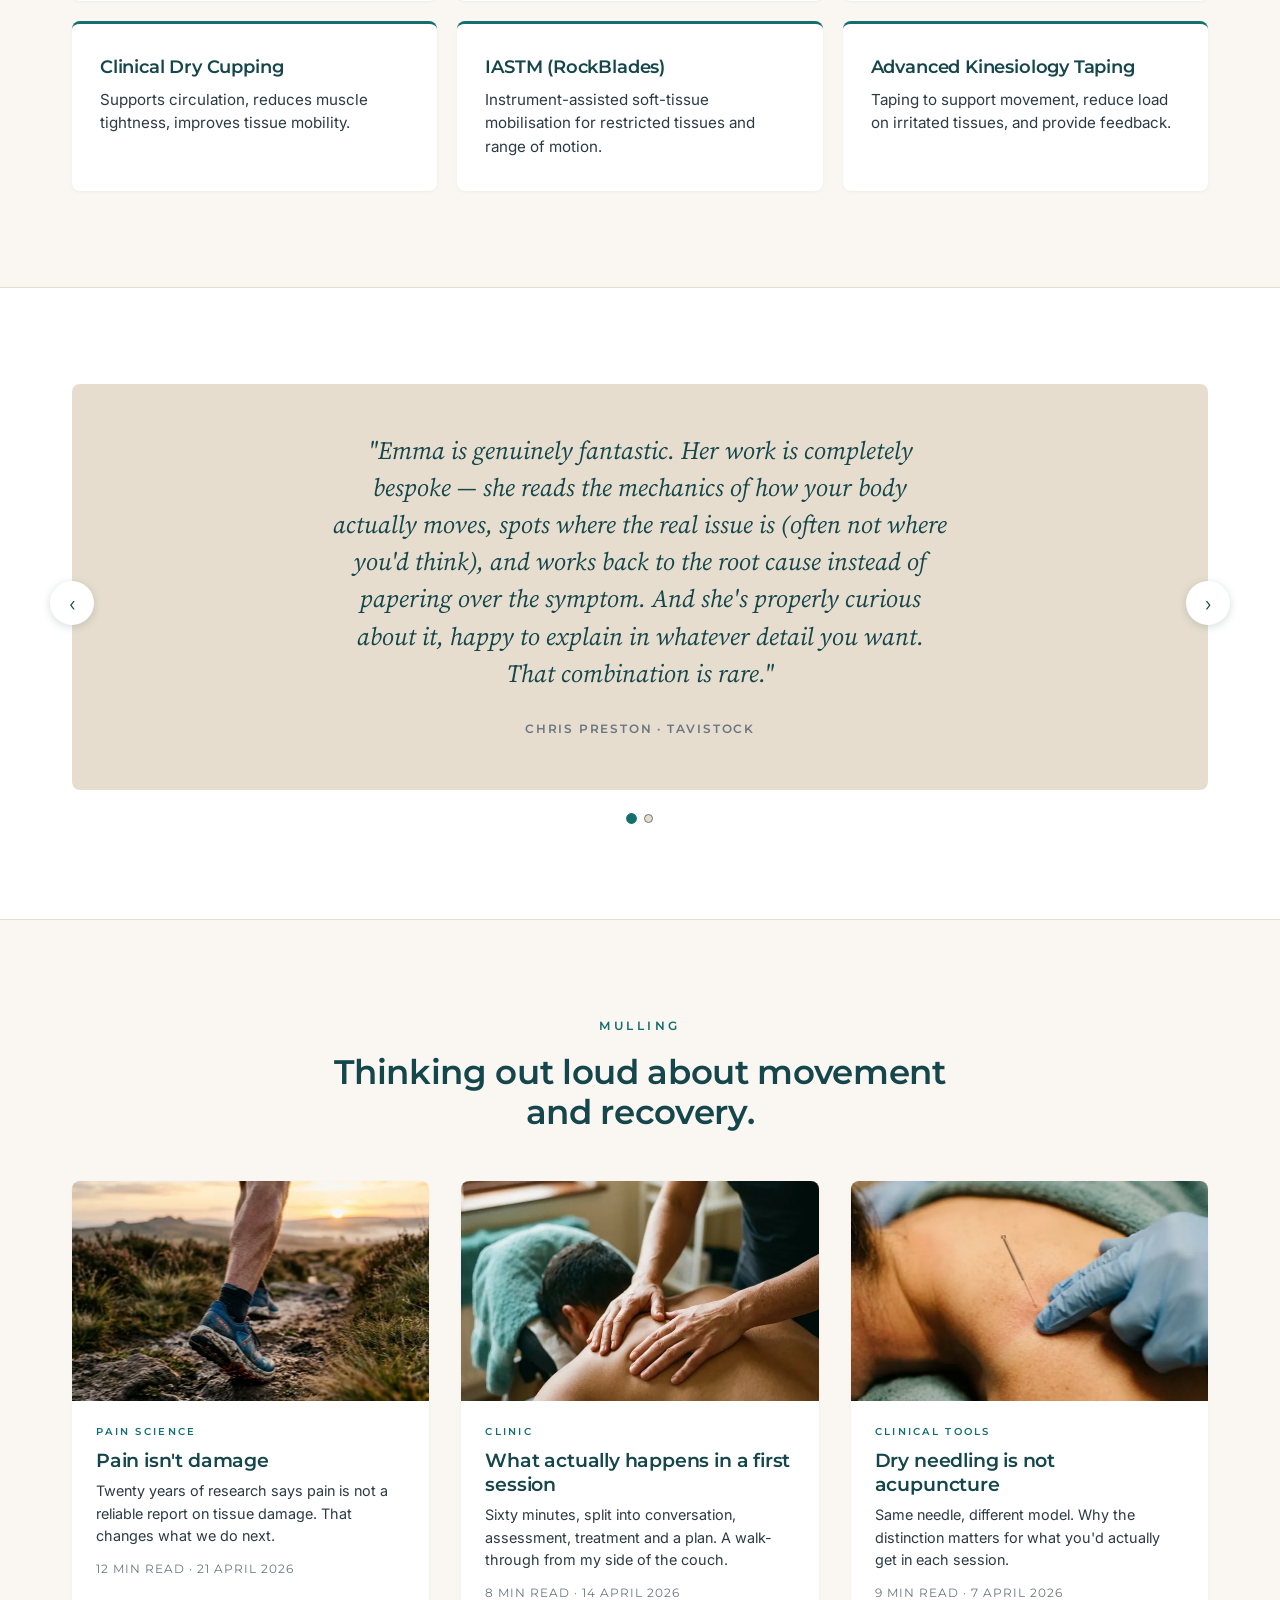
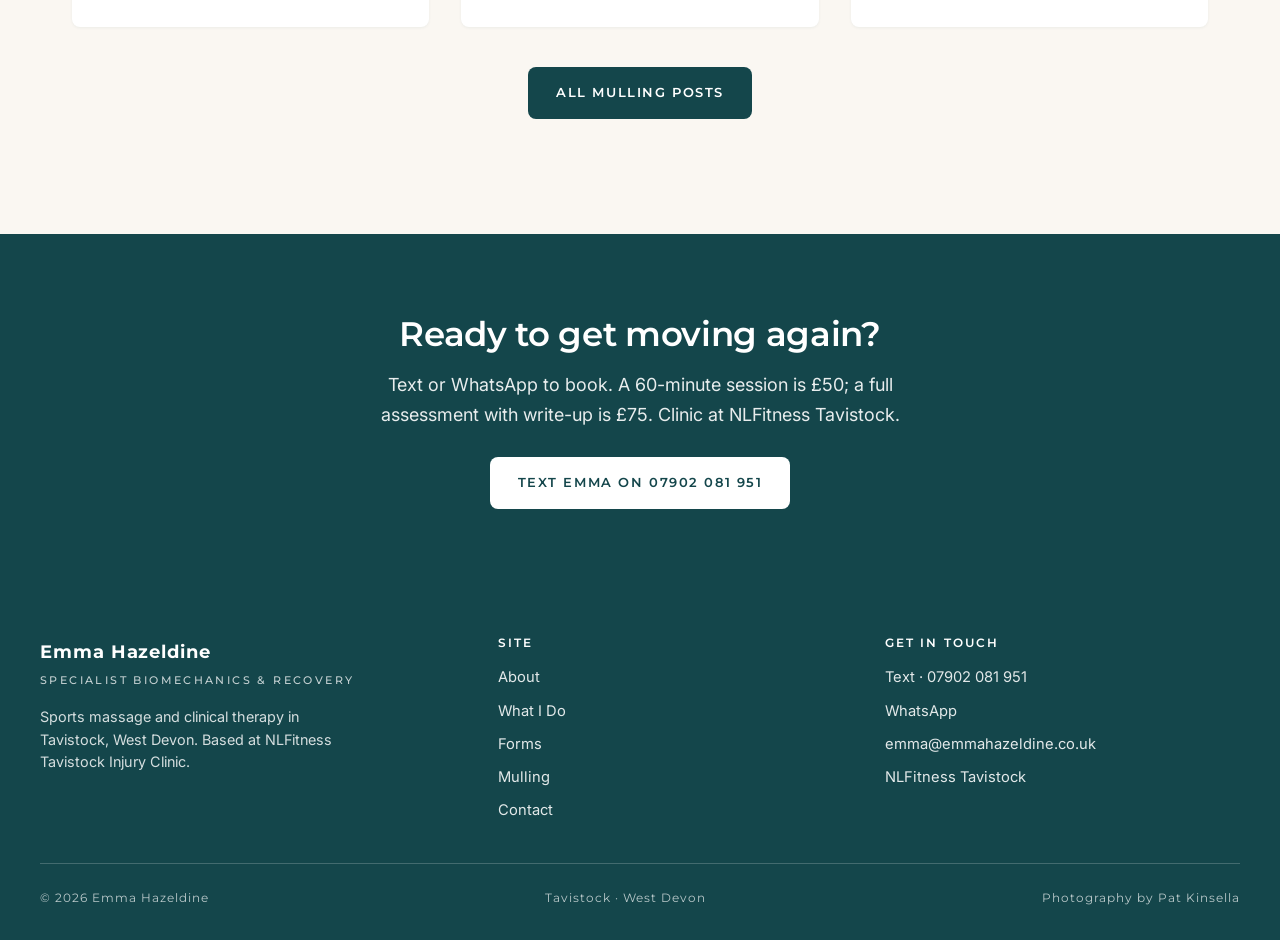
==== commit b31a0117: "Add £75 assessment, and fix images that cropped Emma out on mobile Pricing (per Chris, 10 Aug 2026) " ====
--- a/index.html
+++ b/index.html
@@ -5,7 +5,7 @@
   <meta name="viewport" content="width=device-width, initial-scale=1">
   <title>Sports Massage in Tavistock · Emma Hazeldine</title>
   <meta name="description" content="Evidence-led sports massage and clinical therapy in Tavistock. PhD-trained clinician offering dry needling, medical acupuncture, cupping, IASTM and taping.">
-  <link rel="stylesheet" href="assets/site.css?v=5">
+  <link rel="stylesheet" href="assets/site.css?v=9">
   <link rel="icon" href="/favicon.ico" sizes="any">
   <link rel="icon" type="image/png" sizes="192x192" href="/assets/icon-192.png">
   <link rel="icon" type="image/png" sizes="512x512" href="/assets/icon-512.png">
@@ -38,7 +38,21 @@
     "url": "https://emmahazeldine.co.uk",
     "telephone": "+447902081951",
     "email": "emma@emmahazeldine.co.uk",
-    "priceRange": "£50",
+    "priceRange": "£50-£75",
+    "makesOffer": [
+      {
+        "@type": "Offer",
+        "itemOffered": { "@type": "Service", "name": "60-minute sports massage session" },
+        "price": "50.00",
+        "priceCurrency": "GBP"
+      },
+      {
+        "@type": "Offer",
+        "itemOffered": { "@type": "Service", "name": "Full assessment with written write-up" },
+        "price": "75.00",
+        "priceCurrency": "GBP"
+      }
+    ],
     "description": "Evidence-led sports massage and clinical therapy in Tavistock. PhD-trained clinician integrating dry needling, Western medical acupuncture, cupping, IASTM and taping.",
     "address": {
       "@type": "PostalAddress",
@@ -247,7 +261,7 @@
 
     <section class="cta-band">
       <h2>Ready to get moving again?</h2>
-      <p>Text or WhatsApp to book. Sessions are 60 minutes, £50. Clinic at NLFitness Tavistock.</p>
+      <p>Text or WhatsApp to book. A 60-minute session is £50; a full assessment with write-up is £75. Clinic at NLFitness Tavistock.</p>
       <a class="btn-primary" href="sms:+447902081951">Text Emma on 07902 081 951</a>
     </section>
 
--- a/assets/site.css
+++ b/assets/site.css
@@ -302,13 +302,22 @@
   padding: 5rem 1.25rem 3rem;
 }
 @media (min-width: 768px) {
+  .hero { --nav-h: 94px; padding: 6rem 2rem 3.5rem; }
+}
+/* Which crop to use is decided by ASPECT RATIO, not width - aspect is what
+   actually governs whether `cover` crops Emma out of frame.
+   Portrait-ish viewport (phones, portrait tablets, narrow desktop windows) keeps
+   the portrait crop above. Landscape-ish gets the wide crop below. A width
+   breakpoint got this wrong for a phone held sideways: 844x390 is only 844px
+   wide, so it took the portrait crop and cropped her away entirely.
+   The 25% x-bias is inert on wide screens (no horizontal overflow there) and
+   keeps her in frame on anything narrower than the image's 3:2 ratio. */
+@media (min-aspect-ratio: 1/1) {
   .hero {
-    --nav-h: 94px;
-    padding: 6rem 2rem 3.5rem;
     background:
       linear-gradient(180deg, rgba(20, 70, 75, 0.12) 0%, rgba(20, 70, 75, 0.34) 40%, rgba(8, 35, 40, 0.9) 100%),
       image-set(url("emma-hazeldine-sports-massage-therapist-coast-path-devon.webp") type("image/webp"),
-                url("emma-hazeldine-sports-massage-therapist-coast-path-devon.jpg") type("image/jpeg")) center 88% / cover no-repeat;
+                url("emma-hazeldine-sports-massage-therapist-coast-path-devon.jpg") type("image/jpeg")) 25% 88% / cover no-repeat;
   }
 }
 
@@ -316,6 +325,23 @@
 .hero__kicker { font-family: var(--font-display); font-size: 0.78rem; font-weight: 500; letter-spacing: 0.3em; text-transform: uppercase; color: rgba(255, 255, 255, 0.88); margin-bottom: 1.4rem; }
 .hero h1 { color: var(--white); margin: 0 0 1.4rem; max-width: 820px; font-size: clamp(2.2rem, 5.5vw, 4rem); }
 .hero p { font-size: clamp(1rem, 1.6vw, 1.25rem); line-height: 1.5; color: rgba(255, 255, 255, 0.92); max-width: 600px; margin: 0 0 2rem; }
+
+/* Short landscape viewports (most laptops, tablets held landscape) give the hero
+   only ~700px of height, so the full-size text block reaches up over Emma's face.
+   The block is bottom-anchored, so trimming the type moves its top edge down.
+   Must come after the .hero h1 / .hero p rules above to win the cascade. */
+@media (min-aspect-ratio: 1/1) and (max-height: 860px) {
+  .hero h1 { font-size: clamp(1.6rem, 3.4vw, 2.7rem); margin-bottom: 0.9rem; }
+  .hero p { font-size: 1rem; margin-bottom: 1.3rem; }
+  .hero__kicker { margin-bottom: 0.8rem; }
+}
+/* Phone held sideways: almost no vertical room, so drop the body copy and keep
+   the headline plus the booking button. */
+@media (min-aspect-ratio: 1/1) and (max-height: 480px) {
+  .hero h1 { font-size: clamp(1.4rem, 4.5vw, 2rem); margin-bottom: 0.7rem; }
+  .hero p { display: none; }
+  .hero__kicker { font-size: 0.68rem; margin-bottom: 0.5rem; }
+}
 
 .hero__cta-row { display: flex; gap: 1rem; align-items: center; flex-wrap: wrap; }
 
@@ -749,6 +775,25 @@
 @media (min-width: 860px) { .about-split { grid-template-columns: 1fr 1fr; gap: 3rem; } }
 .about-split img { border-radius: var(--radius); box-shadow: 0 8px 32px rgba(20, 70, 75, 0.15); }
 
+/* ---------- Price list ---------- */
+
+.price-list { list-style: none; margin: 0.75rem 0 0; padding: 0; }
+.price-list li {
+  display: flex;
+  justify-content: space-between;
+  align-items: baseline;
+  gap: 1rem;
+  padding: 0.6rem 0;
+  border-bottom: 1px solid var(--sand);
+}
+.price-list li:last-child { border-bottom: none; }
+.price-list__amount {
+  font-family: var(--font-display);
+  font-weight: 600;
+  color: var(--teal-deep);
+  white-space: nowrap;
+}
+
 /* ---------- Photography credit ---------- */
 
 figure.portrait { margin: 0; }
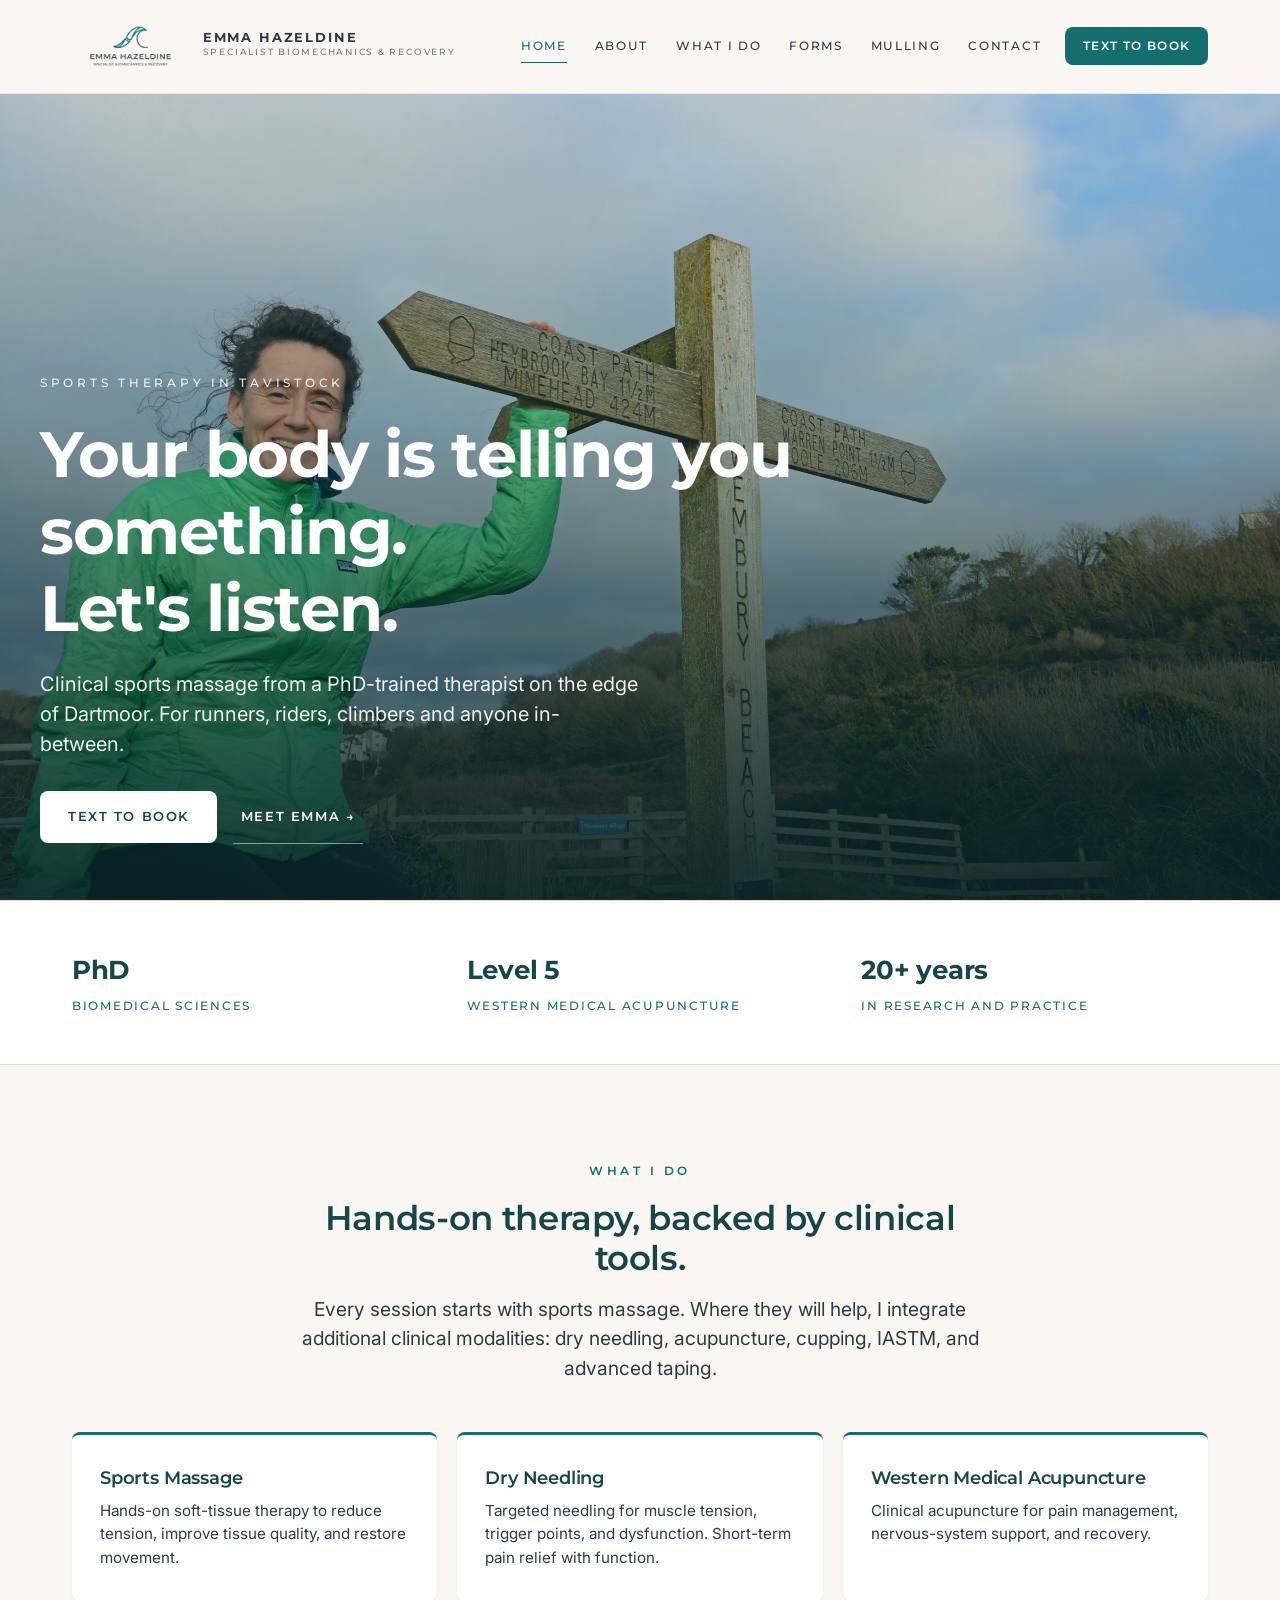
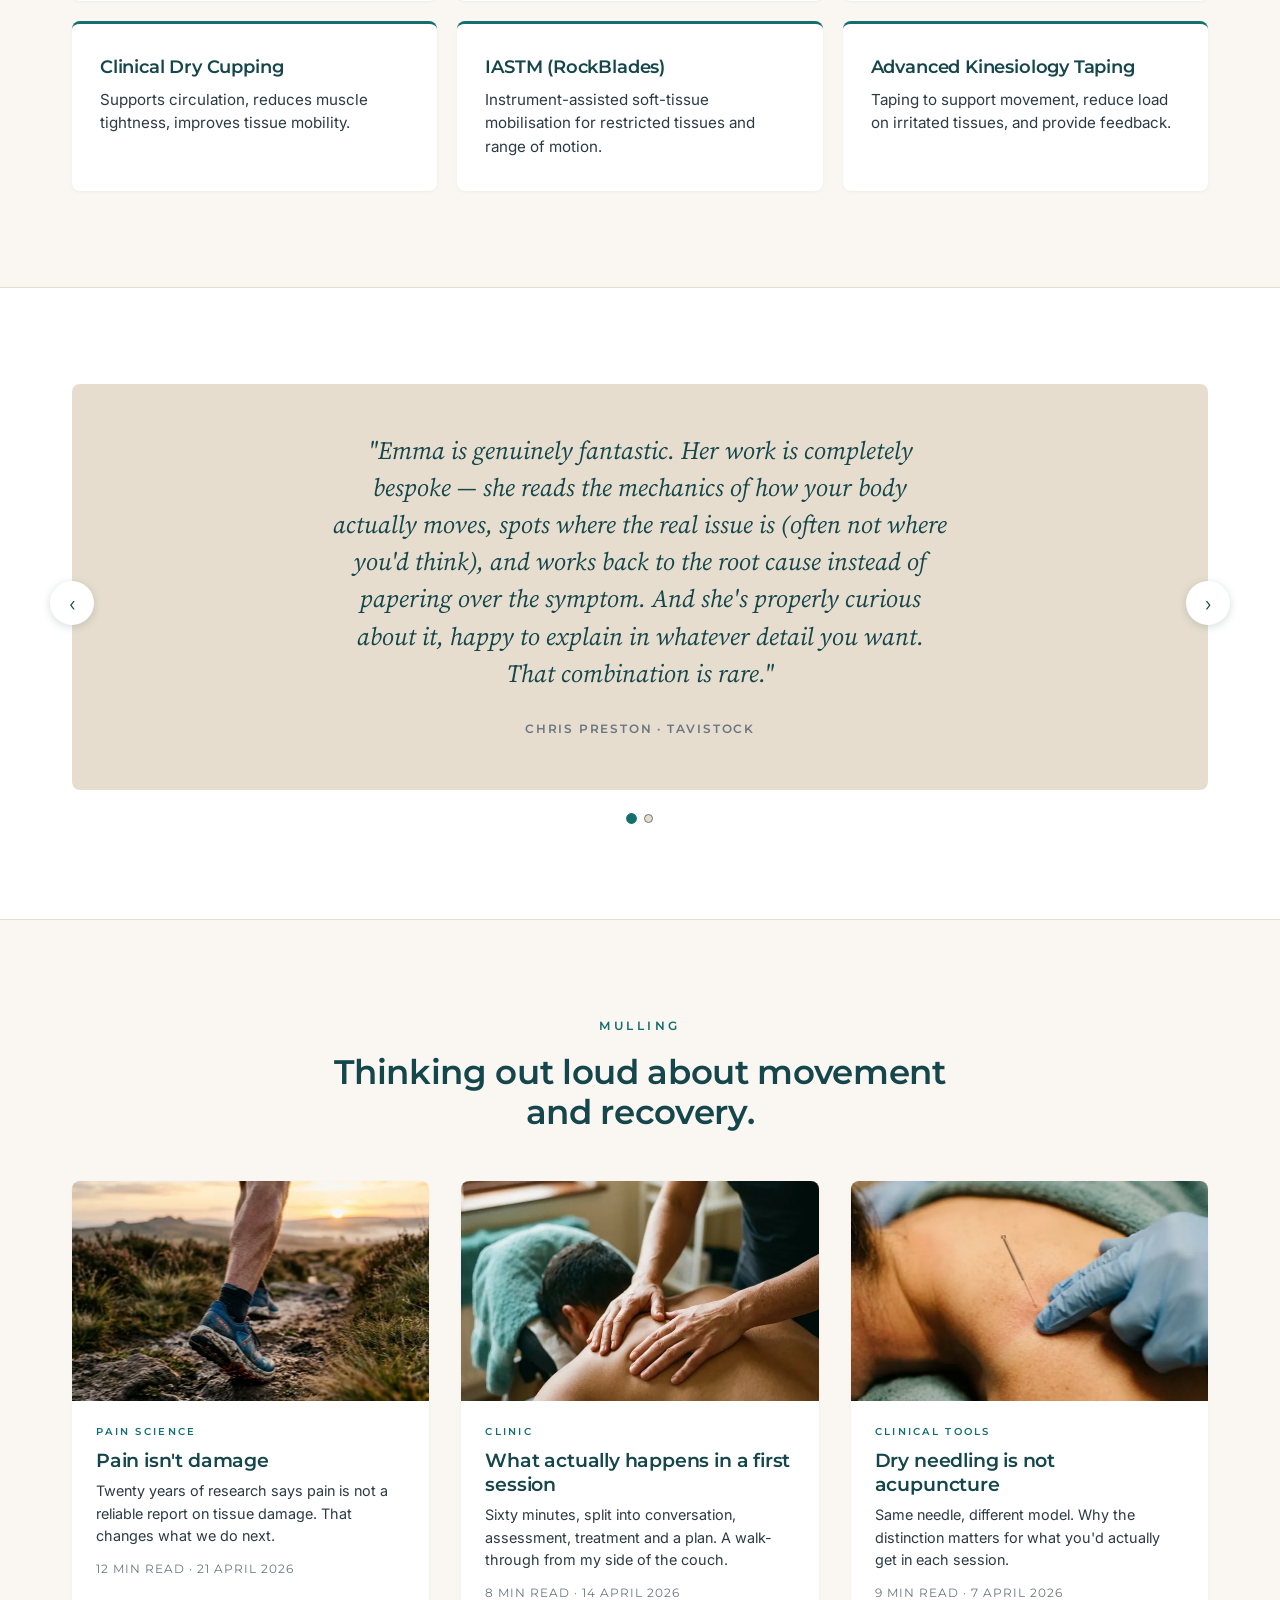
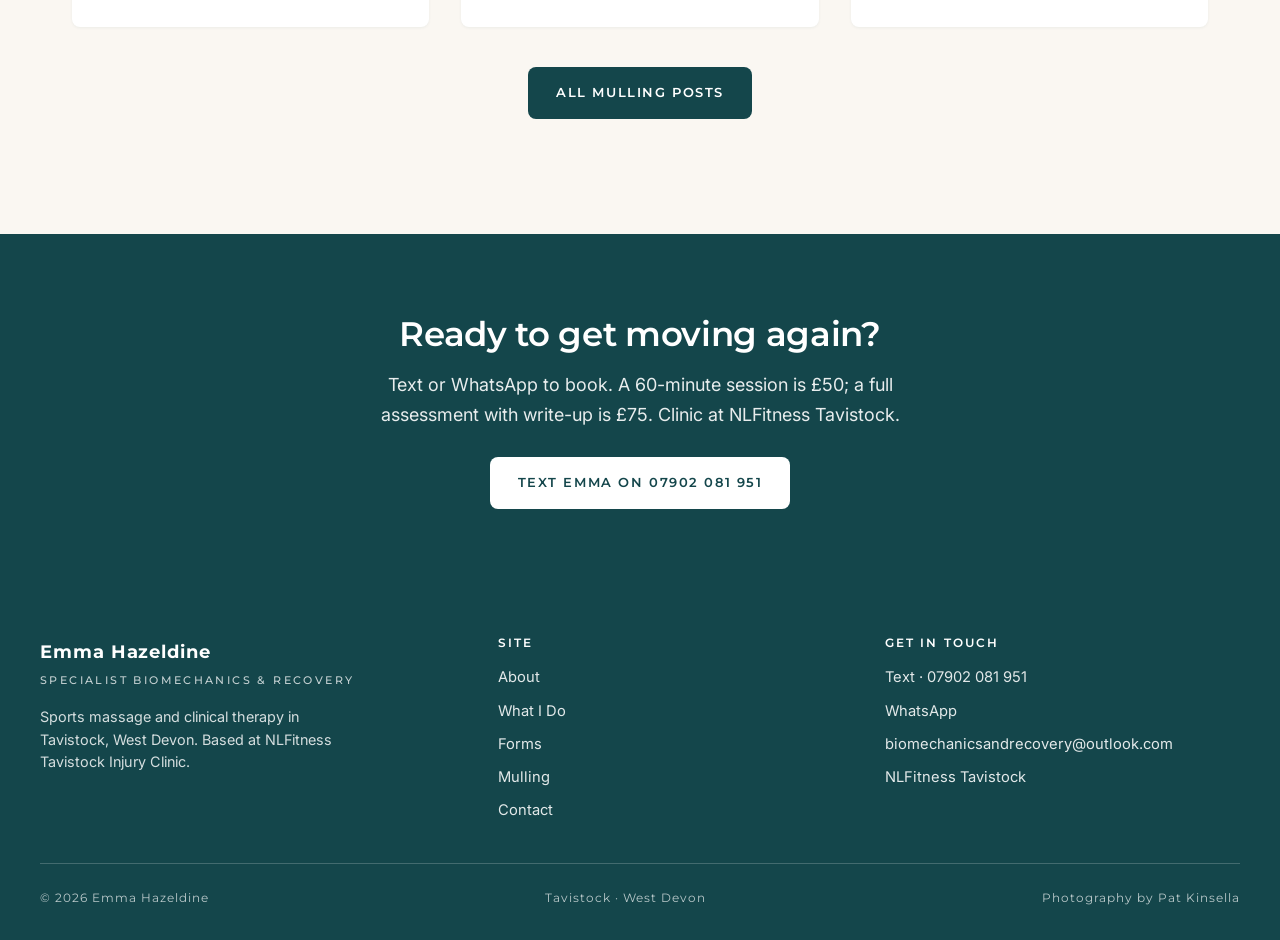
==== commit 9ffa8955: "Contact email: biomechanicsandrecovery@outlook.com on every page emma@emmahazeldine.co.uk could not " ====
--- a/index.html
+++ b/index.html
@@ -5,7 +5,7 @@
   <meta name="viewport" content="width=device-width, initial-scale=1">
   <title>Sports Massage in Tavistock · Emma Hazeldine</title>
   <meta name="description" content="Evidence-led sports massage and clinical therapy in Tavistock. PhD-trained clinician offering dry needling, medical acupuncture, cupping, IASTM and taping.">
-  <link rel="stylesheet" href="assets/site.css?v=9">
+  <link rel="stylesheet" href="assets/site.css?v=11">
   <link rel="icon" href="/favicon.ico" sizes="any">
   <link rel="icon" type="image/png" sizes="192x192" href="/assets/icon-192.png">
   <link rel="icon" type="image/png" sizes="512x512" href="/assets/icon-512.png">
@@ -19,14 +19,14 @@
   <meta property="og:url" content="https://emmahazeldine.co.uk/">
   <meta property="og:title" content="Emma Hazeldine - Specialist Biomechanics and Recovery - Tavistock">
   <meta property="og:description" content="Evidence-led sports massage and clinical therapy in Tavistock. PhD-trained clinician integrating dry needling, Western medical acupuncture, cupping, IASTM and taping.">
-  <meta property="og:image" content="https://emmahazeldine.co.uk/assets/emma-hazeldine-sports-massage-therapist-coast-path-devon-1200.jpg">
+  <meta property="og:image" content="https://emmahazeldine.co.uk/assets/emma-hazeldine-sports-massage-therapist-coast-path-devon-1200.c8cedce4.jpg">
   <meta property="og:locale" content="en_GB">
   <meta property="og:site_name" content="Emma Hazeldine">
 
   <meta name="twitter:card" content="summary_large_image">
   <meta name="twitter:title" content="Emma Hazeldine - Specialist Biomechanics and Recovery - Tavistock">
   <meta name="twitter:description" content="Evidence-led sports massage and clinical therapy in Tavistock. PhD-trained clinician integrating dry needling, Western medical acupuncture, cupping, IASTM and taping.">
-  <meta name="twitter:image" content="https://emmahazeldine.co.uk/assets/emma-hazeldine-sports-massage-therapist-coast-path-devon-1200.jpg">
+  <meta name="twitter:image" content="https://emmahazeldine.co.uk/assets/emma-hazeldine-sports-massage-therapist-coast-path-devon-1200.c8cedce4.jpg">
 
   <script type="application/ld+json">
   {
@@ -34,10 +34,10 @@
     "@type": "LocalBusiness",
     "@id": "https://emmahazeldine.co.uk/#business",
     "name": "Emma Hazeldine · Specialist Biomechanics & Recovery",
-    "image": "https://emmahazeldine.co.uk/assets/emma-hazeldine-sports-massage-therapist-coast-path-devon-1200.jpg",
+    "image": "https://emmahazeldine.co.uk/assets/emma-hazeldine-sports-massage-therapist-coast-path-devon-1200.c8cedce4.jpg",
     "url": "https://emmahazeldine.co.uk",
     "telephone": "+447902081951",
-    "email": "emma@emmahazeldine.co.uk",
+    "email": "biomechanicsandrecovery@outlook.com",
     "priceRange": "£50-£75",
     "makesOffer": [
       {
@@ -115,7 +115,7 @@
   <header class="nav">
     <div class="nav__inner">
       <a class="nav__logo" href="/">
-        <img src="/assets/logo-primary-wave-transparent.png" alt="Emma Hazeldine" width="280" height="153">
+        <img src="/assets/logo-primary-wave-transparent.1bc31e5b.png" alt="Emma Hazeldine" width="280" height="153">
         <span class="nav__wm">Emma Hazeldine<span class="tag">Specialist Biomechanics &amp; Recovery</span></span>
       </a>
       <div class="nav__right">
@@ -124,7 +124,7 @@
         <a href="/about">About</a>
         <a href="/what-i-do">What I Do</a>
           <a href="/forms">Forms</a>
-        <a href="/mulling/">Mulling</a>
+        <a href="/mulling">Mulling</a>
         <a href="/contact">Contact</a>
         </nav>
         <a class="nav__cta" href="sms:+447902081951">Text to Book</a>
@@ -228,7 +228,7 @@
         </div>
         <div class="post-grid">
           <a class="post-card" href="/mulling/pain-isnt-damage">
-            <div class="post-card__img" style="background-image:url('assets/photo-runner-card.webp')"></div>
+            <div class="post-card__img" style="background-image:url('assets/photo-runner-card.242113a1.webp')"></div>
             <div class="post-card__body">
               <div class="post-card__kicker">Pain Science</div>
               <h3 class="post-card__title">Pain isn't damage</h3>
@@ -237,7 +237,7 @@
             </div>
           </a>
           <a class="post-card" href="/mulling/first-session">
-            <div class="post-card__img" style="background-image:url('assets/photo-hands-card.webp')"></div>
+            <div class="post-card__img" style="background-image:url('assets/photo-hands-card.a787353f.webp')"></div>
             <div class="post-card__body">
               <div class="post-card__kicker">Clinic</div>
               <h3 class="post-card__title">What actually happens in a first session</h3>
@@ -246,7 +246,7 @@
             </div>
           </a>
           <a class="post-card" href="/mulling/dry-needling-vs-acupuncture">
-            <div class="post-card__img" style="background-image:url('assets/photo-needling-card.webp')"></div>
+            <div class="post-card__img" style="background-image:url('assets/photo-needling-card.fec4aee0.webp')"></div>
             <div class="post-card__body">
               <div class="post-card__kicker">Clinical Tools</div>
               <h3 class="post-card__title">Dry needling is not acupuncture</h3>
@@ -255,7 +255,7 @@
             </div>
           </a>
         </div>
-        <p style="text-align:center;margin-top:2.5rem"><a href="/mulling/" class="btn-teal">All Mulling posts</a></p>
+        <p style="text-align:center;margin-top:2.5rem"><a href="/mulling" class="btn-teal">All Mulling posts</a></p>
       </div>
     </section>
 
@@ -280,7 +280,7 @@
           <li><a href="/about">About</a></li>
           <li><a href="/what-i-do">What I Do</a></li>
           <li><a href="/forms">Forms</a></li>
-          <li><a href="/mulling/">Mulling</a></li>
+          <li><a href="/mulling">Mulling</a></li>
           <li><a href="/contact">Contact</a></li>
         </ul>
       </div>
@@ -289,7 +289,7 @@
         <ul>
           <li><a href="sms:+447902081951">Text · 07902 081 951</a></li>
           <li><a href="https://wa.me/447902081951">WhatsApp</a></li>
-          <li><a href="mailto:emma@emmahazeldine.co.uk">emma@emmahazeldine.co.uk</a></li>
+          <li><a href="mailto:biomechanicsandrecovery@outlook.com">biomechanicsandrecovery<wbr>@outlook.com</a></li>
           <li><a href="https://nlfitness.co.uk" rel="noopener">NLFitness Tavistock</a></li>
         </ul>
       </div>
--- a/assets/site.css
+++ b/assets/site.css
@@ -296,8 +296,8 @@
   overflow: hidden;
   background:
     linear-gradient(180deg, rgba(20, 70, 75, 0.12) 0%, rgba(20, 70, 75, 0.34) 40%, rgba(8, 35, 40, 0.9) 100%),
-    image-set(url("emma-hazeldine-sports-massage-therapist-coast-path-devon-mobile.webp") type("image/webp"),
-              url("emma-hazeldine-sports-massage-therapist-coast-path-devon-mobile.jpg") type("image/jpeg")) 30% center / cover no-repeat;
+    image-set(url("emma-hazeldine-sports-massage-therapist-coast-path-devon-mobile.727bc99f.webp") type("image/webp"),
+              url("emma-hazeldine-sports-massage-therapist-coast-path-devon-mobile.fcb46c82.jpg") type("image/jpeg")) 30% center / cover no-repeat;
   color: var(--white);
   padding: 5rem 1.25rem 3rem;
 }
@@ -316,9 +316,17 @@
   .hero {
     background:
       linear-gradient(180deg, rgba(20, 70, 75, 0.12) 0%, rgba(20, 70, 75, 0.34) 40%, rgba(8, 35, 40, 0.9) 100%),
-      image-set(url("emma-hazeldine-sports-massage-therapist-coast-path-devon.webp") type("image/webp"),
-                url("emma-hazeldine-sports-massage-therapist-coast-path-devon.jpg") type("image/jpeg")) 25% 88% / cover no-repeat;
+      image-set(url("emma-hazeldine-sports-massage-therapist-coast-path-devon.5f4c4b3d.webp") type("image/webp"),
+                url("emma-hazeldine-sports-massage-therapist-coast-path-devon.0700730a.jpg") type("image/jpeg")) 25% 88% / cover no-repeat;
   }
+}
+
+/* Phone held sideways: the hero is only ~320px tall, so `cover` throws away most
+   of the image height. At 88% the visible window sits low enough to slice the top
+   off Emma's face; 62% brings her fully into frame. Must follow the block above,
+   which sets position via the `background` shorthand. */
+@media (min-aspect-ratio: 1/1) and (max-height: 480px) {
+  .hero { background-position: 0% 0%, 25% 62%; }
 }
 
 .hero__inner { max-width: var(--container); margin: 0 auto; width: 100%; }
@@ -787,6 +795,12 @@
   border-bottom: 1px solid var(--sand);
 }
 .price-list li:last-child { border-bottom: none; }
+.price-list small {
+  display: block;
+  font-size: 0.8rem;
+  color: var(--slate-soft);
+  letter-spacing: 0.01em;
+}
 .price-list__amount {
   font-family: var(--font-display);
   font-weight: 600;
